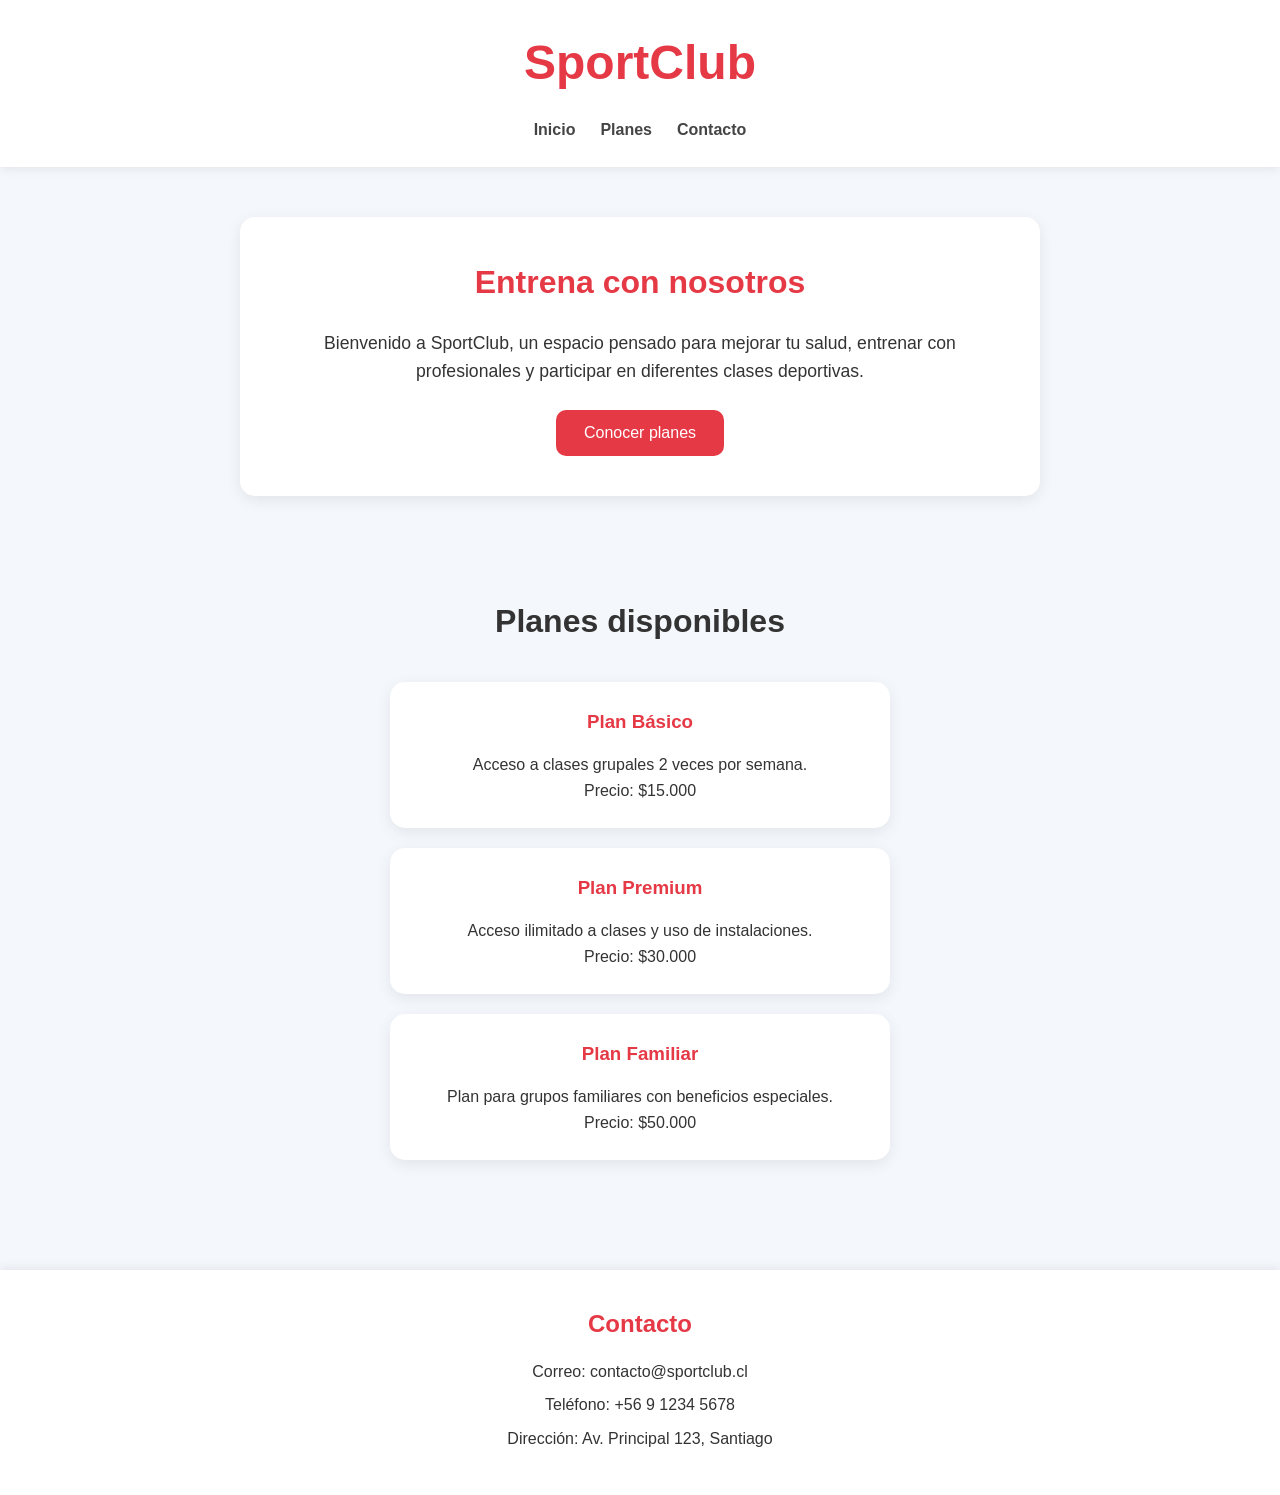
==== index.html @ aabcc258 "Se modifica  diseño moderno y profesional con CSS responsive" ====
<!DOCTYPE html>
<html lang="es">

<head>
    <meta charset="UTF-8">
    <meta name="viewport" content="width=device-width, initial-scale=1.0">
    <title>SportClub</title>
    <link href="./css/style.css" rel="stylesheet" >
</head>

<body>

    <header>
        <h1 id="titulo" class="ColorRojo">SportClub</h1>

        <nav class="ColorRojo">
            <a href="#inicio">Inicio</a>
            <a href="#planes">Planes</a>
            <a href="#contacto">Contacto</a>
        </nav>
    </header>

    <main id="inicio">
        <h2 class="ColorRojo">Entrena con nosotros</h2>

        <p>
            Bienvenido a SportClub, un espacio pensado para mejorar tu salud,
            entrenar con profesionales y participar en diferentes clases deportivas.
        </p>

        <button>Conocer planes</button>
    </main>

    <section id="planes">
        <h2>Planes disponibles</h2>

        <article>
            <h3>Plan Básico</h3>
            <p>Acceso a clases grupales 2 veces por semana.</p>
            <p>Precio: $15.000</p>
        </article>

        <article>
            <h3>Plan Premium</h3>
            <p>Acceso ilimitado a clases y uso de instalaciones.</p>
            <p>Precio: $30.000</p>
        </article>

        <article>
            <h3>Plan Familiar</h3>
            <p>Plan para grupos familiares con beneficios especiales.</p>
            <p>Precio: $50.000</p>
        </article>
    </section>

    <footer id="contacto">
        <h2>Contacto</h2>
        <p>Correo: contacto@sportclub.cl</p>
        <p>Teléfono: +56 9 1234 5678</p>
        <p>Dirección: Av. Principal 123, Santiago</p>
    </footer>

</body>

</html>
---- css/style.css ----
/* Reset básico */
* {
    margin: 0;
    padding: 0;
    box-sizing: border-box;
}

/* Estilo general */
body {
    font-family: Arial, Helvetica, sans-serif;
    background-color: #f4f7fb;
    color: #333;
    line-height: 1.6;
    text-align: center;
}

/* Header */
header {
    background-color: white;
    padding: 25px;
    box-shadow: 0 2px 10px rgba(0,0,0,0.08);
}

/* Título */
#titulo {
    font-size: 3rem;
    margin-bottom: 15px;
}

/* Clase reutilizable */
.ColorRojo {
    color: #e63946;
}

/* Navegación */
nav {
    display: flex;
    justify-content: center;
    gap: 25px;
}

nav a {
    text-decoration: none;
    color: #444;
    font-weight: bold;
    transition: 0.3s;
}

nav a:hover {
    color: #e63946;
}

/* Contenido principal */
main {
    max-width: 800px;
    margin: 50px auto;
    background-color: white;
    padding: 40px;
    border-radius: 15px;
    box-shadow: 0 4px 15px rgba(0,0,0,0.08);
}

main h2 {
    margin-bottom: 20px;
    font-size: 2rem;
}

main p {
    margin-bottom: 25px;
    font-size: 1.1rem;
}

/* Botón moderno */
button {
    background-color: #e63946;
    color: white;
    border: none;
    padding: 14px 28px;
    border-radius: 10px;
    font-size: 1rem;
    cursor: pointer;
    transition: 0.3s;
}

button:hover {
    background-color: #c92d3a;
    transform: scale(1.05);
}

/* Sección planes */
section {
    padding: 50px 20px;
}

section h2 {
    margin-bottom: 35px;
    font-size: 2rem;
}

/* Tarjetas de planes */
article {
    background-color: white;
    max-width: 500px;
    margin: 20px auto;
    padding: 25px;
    border-radius: 15px;
    box-shadow: 0 4px 15px rgba(0,0,0,0.08);
    transition: 0.3s;
}

article:hover {
    transform: translateY(-5px);
}

article h3 {
    color: #e63946;
    margin-bottom: 15px;
}

/* Footer */
footer {
    background-color: white;
    padding: 35px;
    margin-top: 40px;
    box-shadow: 0 -2px 10px rgba(0,0,0,0.08);
}

footer h2 {
    margin-bottom: 15px;
    color: #e63946;
}

footer p {
    margin: 8px 0;
}

/* Inputs estilizados */
input,
textarea {
    width: 80%;
    max-width: 400px;
    padding: 12px;
    margin: 10px 0;
    border: 1px solid #ccc;
    border-radius: 10px;
    outline: none;
    transition: 0.3s;
}

input:focus,
textarea:focus {
    border-color: #e63946;
    box-shadow: 0 0 8px rgba(230,57,70,0.3);
}
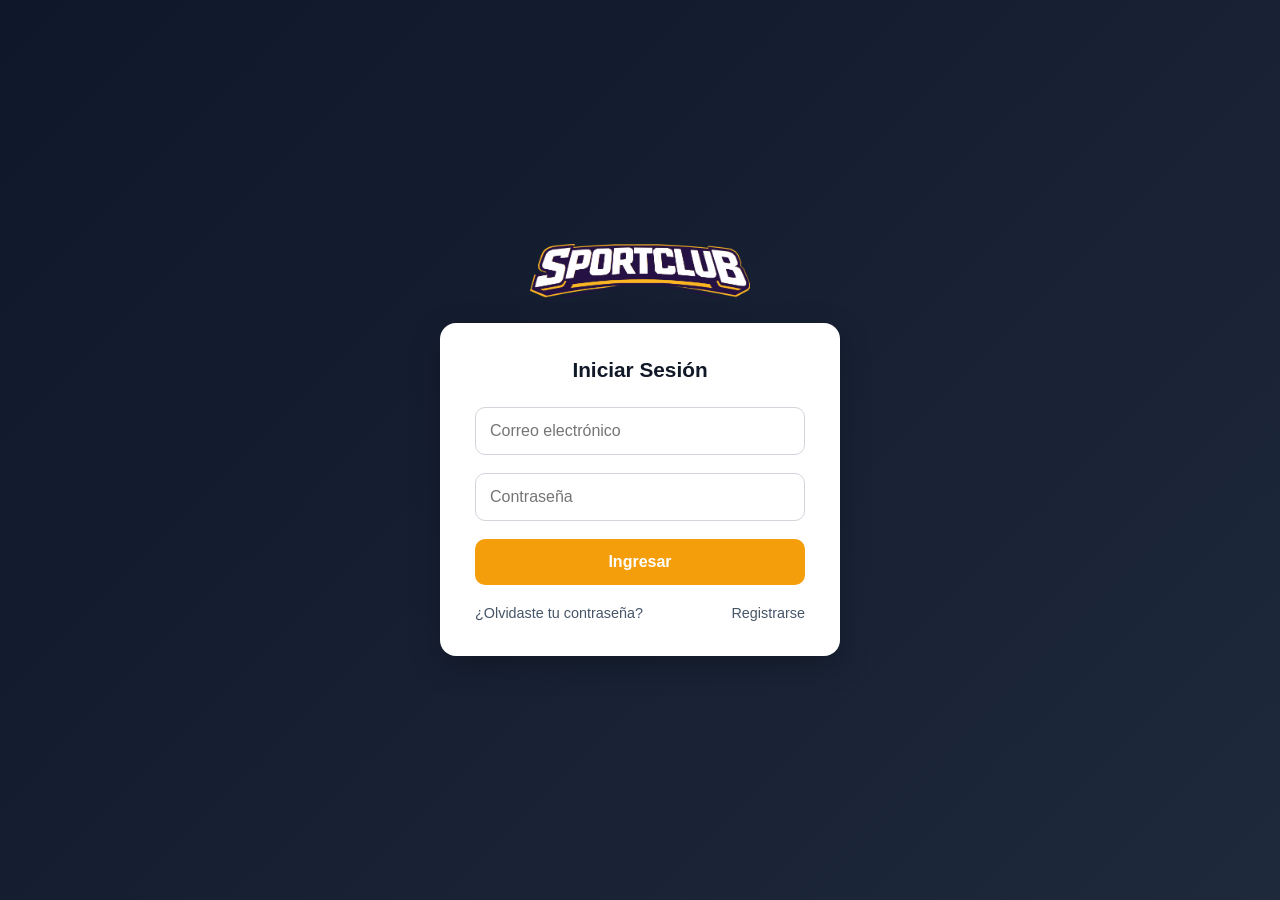
==== commit 5d573511: "Cambio de nombre login a index (prueba)" ====
--- a/index.html
+++ b/index.html
@@ -4,62 +4,63 @@
 <head>
     <meta charset="UTF-8">
     <meta name="viewport" content="width=device-width, initial-scale=1.0">
-    <title>SportClub</title>
-    <link href="./css/style.css" rel="stylesheet" >
+
+    <title>Login | SportClub</title>
+
+    <link rel="stylesheet" href="./css/style_login.css">
 </head>
 
 <body>
 
-    <header>
-        <h1 id="titulo" class="ColorRojo">SportClub</h1>
+    <main class="login">
 
-        <nav class="ColorRojo">
-            <a href="#inicio">Inicio</a>
-            <a href="#planes">Planes</a>
-            <a href="#contacto">Contacto</a>
-        </nav>
-    </header>
+        <img 
+            src="./img/logo.png" 
+            alt="Logo SportClub"
+            class="logo"
+        >
 
-    <main id="inicio">
-        <h2 class="ColorRojo">Entrena con nosotros</h2>
+        <section class="card">
 
-        <p>
-            Bienvenido a SportClub, un espacio pensado para mejorar tu salud,
-            entrenar con profesionales y participar en diferentes clases deportivas.
-        </p>
+            <h1>Iniciar Sesión</h1>
 
-        <button>Conocer planes</button>
+            <form>
+
+                <input
+                    type="email"
+                    placeholder="Correo electrónico"
+                    required
+                >
+
+                <input
+                    type="password"
+                    placeholder="Contraseña"
+                    required
+                >
+
+                <button type="submit">
+                    Ingresar
+                </button>
+
+            </form>
+
+            <div class="links">
+
+                <a href="#">
+                    ¿Olvidaste tu contraseña?
+                </a>
+
+                <!-- ENLACE AL REGISTER -->
+                <a href="register.html">
+                    Registrarse
+                </a>
+
+            </div>
+
+        </section>
+
     </main>
-
-    <section id="planes">
-        <h2>Planes disponibles</h2>
-
-        <article>
-            <h3>Plan Básico</h3>
-            <p>Acceso a clases grupales 2 veces por semana.</p>
-            <p>Precio: $15.000</p>
-        </article>
-
-        <article>
-            <h3>Plan Premium</h3>
-            <p>Acceso ilimitado a clases y uso de instalaciones.</p>
-            <p>Precio: $30.000</p>
-        </article>
-
-        <article>
-            <h3>Plan Familiar</h3>
-            <p>Plan para grupos familiares con beneficios especiales.</p>
-            <p>Precio: $50.000</p>
-        </article>
-    </section>
-
-    <footer id="contacto">
-        <h2>Contacto</h2>
-        <p>Correo: contacto@sportclub.cl</p>
-        <p>Teléfono: +56 9 1234 5678</p>
-        <p>Dirección: Av. Principal 123, Santiago</p>
-    </footer>
 
 </body>
 
-</html>
+</html>
--- a/css/style_login.css
+++ b/css/style_login.css
@@ -0,0 +1,135 @@
+/* Reset */
+*{
+    margin: 0;
+    padding: 0;
+    box-sizing: border-box;
+}
+
+/* Página */
+body{
+    font-family: Arial, Helvetica, sans-serif;
+
+    background: linear-gradient(135deg, #0f172a, #1e293b);
+
+    display: flex;
+    justify-content: center;
+    align-items: center;
+
+    min-height: 100vh;
+
+    padding: 20px;
+}
+
+/* Contenedor */
+.login{
+    width: 100%;
+    max-width: 400px;
+}
+
+/* Logo */
+.logo{
+    width: 220px;
+
+    display: block;
+
+    margin: 0 auto 25px;
+}
+
+/* Cuadro contenedor */
+.card{
+    background-color: #ffffff;
+
+    padding: 35px;
+
+    border-radius: 16px;
+
+    box-shadow: 0 10px 30px rgba(0,0,0,0.25);
+}
+
+/* Título: Iniciar sesion */
+.card h1{
+    text-align: center;
+
+    margin-bottom: 25px;
+
+    color: #111827;
+
+    font-size: 1.3rem;
+}
+
+/* Formulario */
+form{
+    display: flex;
+    flex-direction: column;
+
+    gap: 18px;
+}
+
+/* Inputs */
+input{
+    padding: 14px;
+
+    border: 1px solid #d1d5db;
+
+    border-radius: 10px;
+
+    font-size: 1rem;
+
+    transition: 0.3s;
+}
+
+input:focus{
+    outline: none;
+
+    border-color: #f59e0b;
+
+    box-shadow: 0 0 6px rgba(245,158,11,0.4);
+}
+
+/* Botón */
+button{
+    background-color: #f59e0b;
+
+    color: white;
+
+    border: none;
+
+    padding: 14px;
+
+    border-radius: 10px;
+
+    font-size: 1rem;
+
+    font-weight: bold;
+
+    cursor: pointer;
+
+    transition: 0.3s;
+}
+
+button:hover{
+    background-color: #d97706;
+}
+
+/* Links */
+.links{
+    margin-top: 20px;
+
+    display: flex;
+    justify-content: space-between;
+}
+
+/* Enlaces */
+.links a{
+    text-decoration: none;
+
+    color: #475569;
+
+    font-size: 0.9rem;
+
+    transition: 0.3s;
+}
+
+.links a:hover{
+    color: #f59e0b;
+}
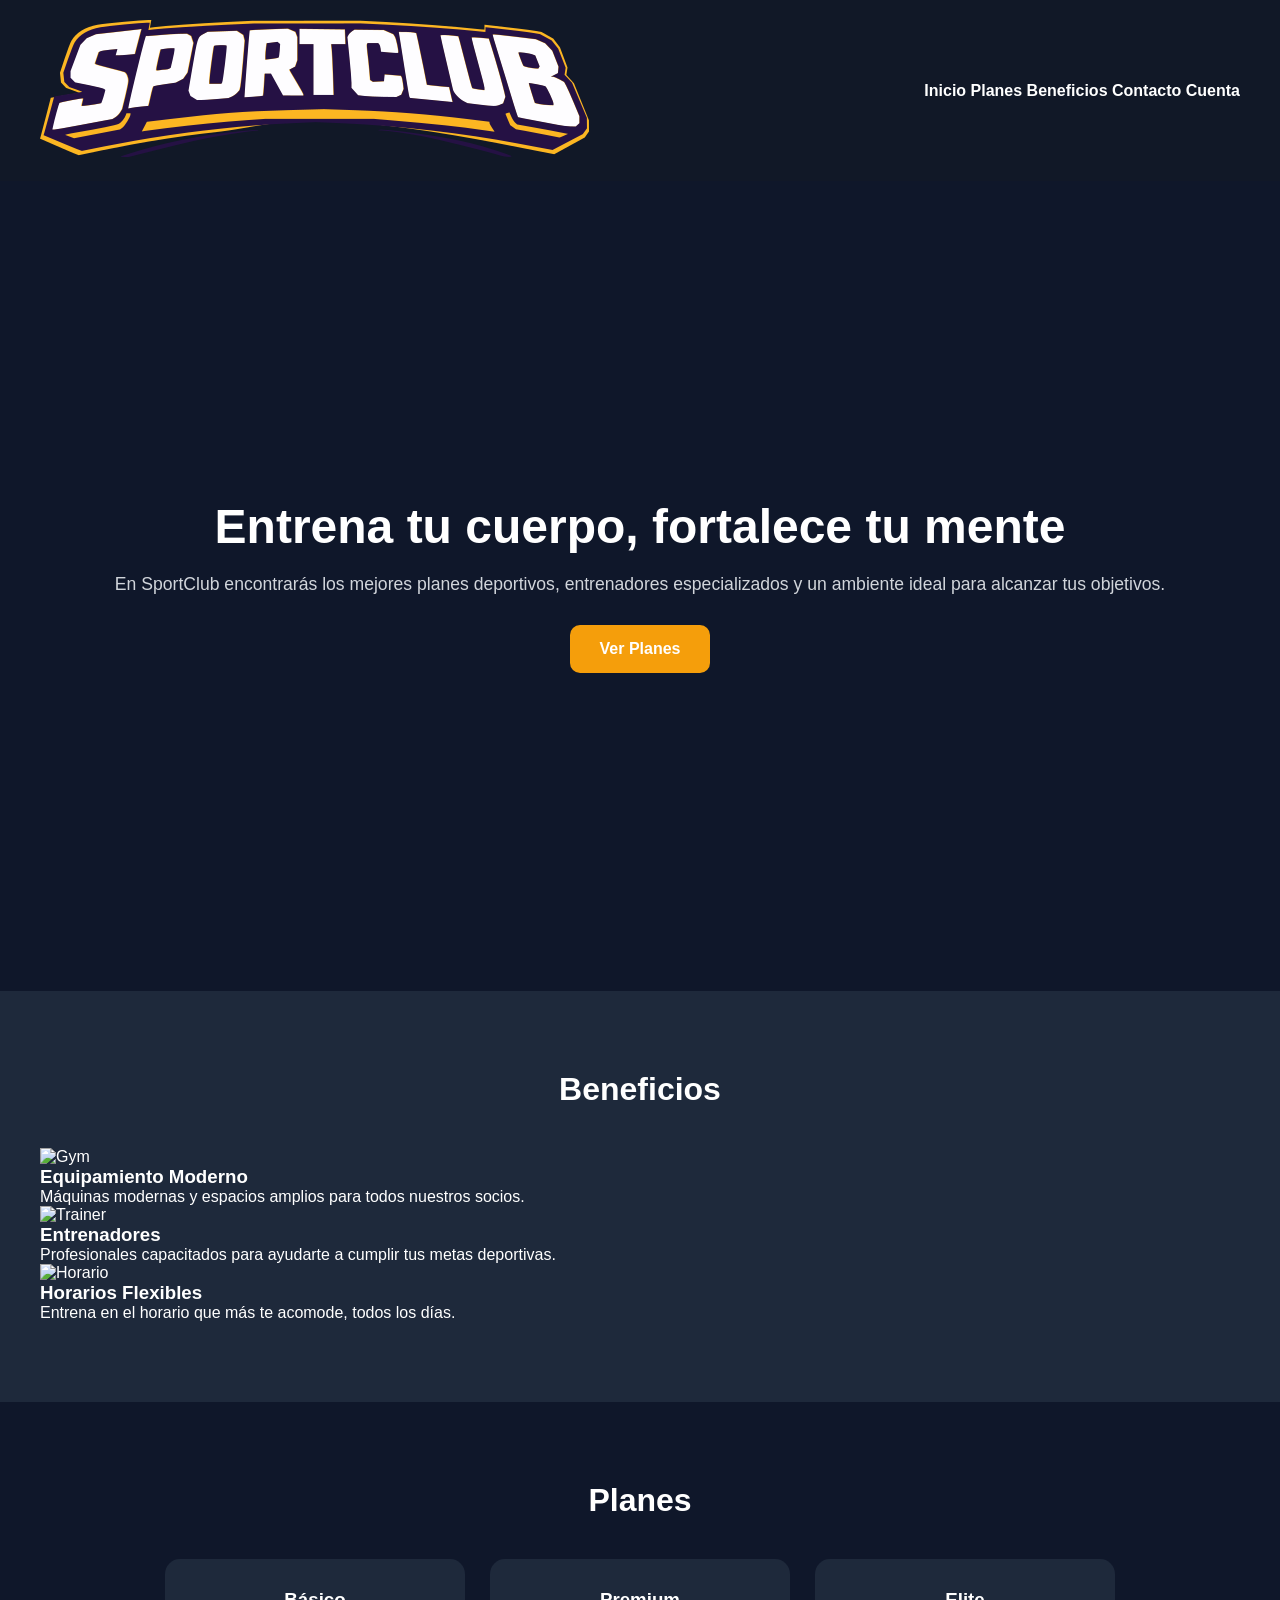
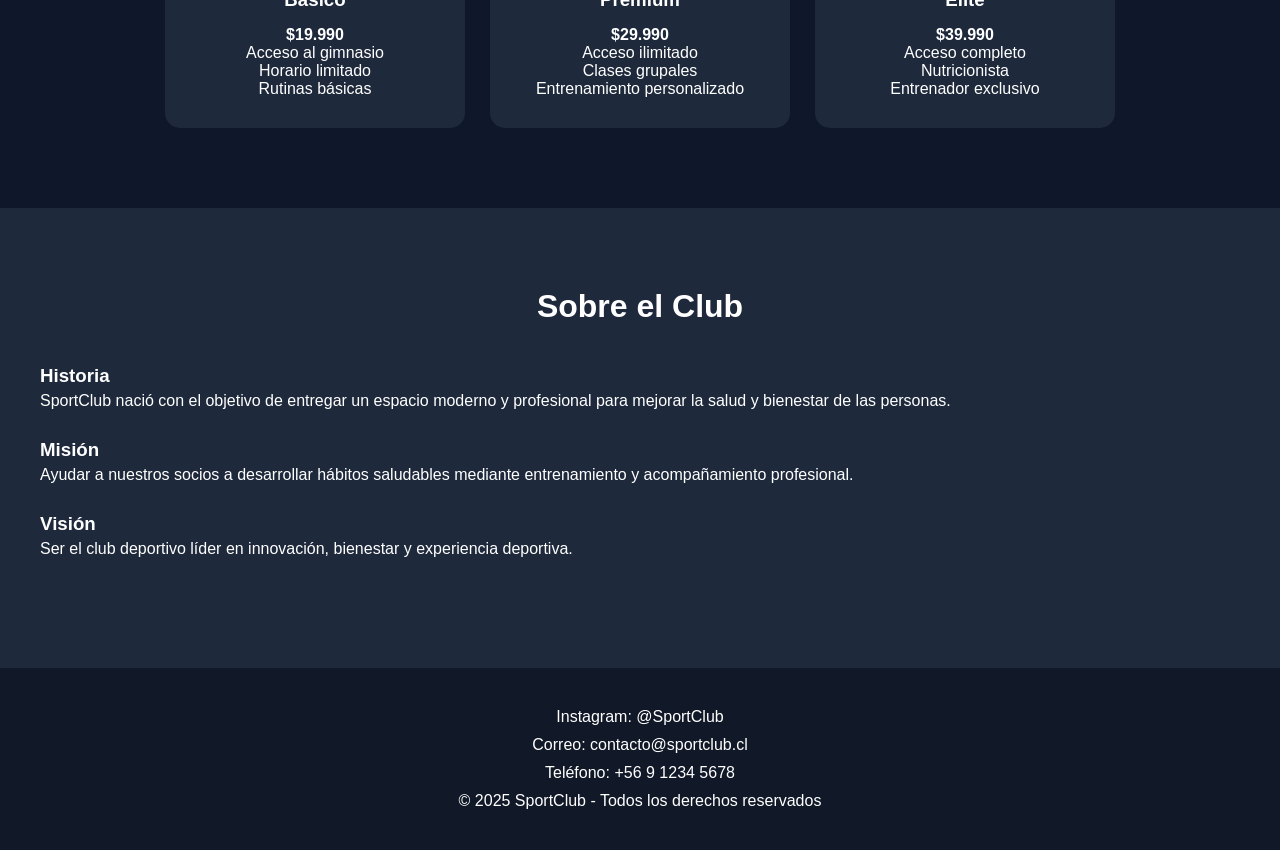
==== commit e176e8a1: "Se crea archvios CSS Y HTML para la pagina Olvidaste la Contraseña" ====
--- a/index.html
+++ b/index.html
@@ -5,61 +5,207 @@
     <meta charset="UTF-8">
     <meta name="viewport" content="width=device-width, initial-scale=1.0">
 
-    <title>Login | SportClub</title>
-
-    <link rel="stylesheet" href="./css/style_login.css">
+    <title>SportClub</title>
+
+    <link rel="stylesheet" href="./css/style.css">
 </head>
 
 <body>
 
-    <main class="login">
-
-        <img 
-            src="./img/logo.png" 
-            alt="Logo SportClub"
-            class="logo"
-        >
-
-        <section class="card">
-
-            <h1>Iniciar Sesión</h1>
-
-            <form>
-
-                <input
-                    type="email"
-                    placeholder="Correo electrónico"
-                    required
-                >
-
-                <input
-                    type="password"
-                    placeholder="Contraseña"
-                    required
-                >
-
-                <button type="submit">
-                    Ingresar
-                </button>
-
-            </form>
-
-            <div class="links">
-
-                <a href="#">
-                    ¿Olvidaste tu contraseña?
-                </a>
-
-                <!-- ENLACE AL REGISTER -->
-                <a href="register.html">
-                    Registrarse
-                </a>
-
-            </div>
-
-        </section>
-
-    </main>
+    <!-- HEADER -->
+    <header>
+
+        <div class="logo">
+            <img src="./img/logo.png" alt="Logo SportClub">
+        </div>
+
+        <nav>
+            <a href="#">Inicio</a>
+            <a href="#planes">Planes</a>
+            <a href="#beneficios">Beneficios</a>
+            <a href="#contacto">Contacto</a>
+            <a href="./pages/login.html">Cuenta</a>
+        </nav>
+
+    </header>
+
+    <!-- HERO -->
+    <section class="hero">
+
+        <div class="hero-text">
+
+            <h1>
+                Entrena tu cuerpo, fortalece tu mente
+            </h1>
+
+            <p>
+                En SportClub encontrarás los mejores planes deportivos,
+                entrenadores especializados y un ambiente ideal para alcanzar
+                tus objetivos.
+            </p>
+
+            <a href="#planes" class="btn">
+                Ver Planes
+            </a>
+
+        </div>
+
+    </section>
+
+    <!-- BENEFICIOS -->
+    <section class="beneficios" id="beneficios">
+
+        <h2>Beneficios</h2>
+
+        <div class="cards">
+
+            <div class="card">
+
+                <img src="./img/gym.png" alt="Gym">
+
+                <h3>Equipamiento Moderno</h3>
+
+                <p>
+                    Máquinas modernas y espacios amplios para todos
+                    nuestros socios.
+                </p>
+
+            </div>
+
+            <div class="card">
+
+                <img src="./img/trainer.png" alt="Trainer">
+
+                <h3>Entrenadores</h3>
+
+                <p>
+                    Profesionales capacitados para ayudarte a cumplir
+                    tus metas deportivas.
+                </p>
+
+            </div>
+
+            <div class="card">
+
+                <img src="./img/clock.png" alt="Horario">
+
+                <h3>Horarios Flexibles</h3>
+
+                <p>
+                    Entrena en el horario que más te acomode,
+                    todos los días.
+                </p>
+
+            </div>
+
+        </div>
+
+    </section>
+
+    <!-- PLANES -->
+    <section class="planes" id="planes">
+
+        <h2>Planes</h2>
+
+        <div class="planes-container">
+
+            <div class="plan">
+
+                <h3>Básico</h3>
+
+                <h4>$19.990</h4>
+
+                <p>Acceso al gimnasio</p>
+                <p>Horario limitado</p>
+                <p>Rutinas básicas</p>
+
+            </div>
+
+            <div class="plan">
+
+                <h3>Premium</h3>
+
+                <h4>$29.990</h4>
+
+                <p>Acceso ilimitado</p>
+                <p>Clases grupales</p>
+                <p>Entrenamiento personalizado</p>
+
+            </div>
+
+            <div class="plan">
+
+                <h3>Elite</h3>
+
+                <h4>$39.990</h4>
+
+                <p>Acceso completo</p>
+                <p>Nutricionista</p>
+                <p>Entrenador exclusivo</p>
+
+            </div>
+
+        </div>
+
+    </section>
+
+    <!-- SOBRE EL CLUB -->
+    <section class="sobre">
+
+        <h2>Sobre el Club</h2>
+
+        <div class="sobre-container">
+
+            <div class="info">
+
+                <h3>Historia</h3>
+
+                <p>
+                    SportClub nació con el objetivo de entregar un espacio
+                    moderno y profesional para mejorar la salud y bienestar
+                    de las personas.
+                </p>
+
+            </div>
+
+            <div class="info">
+
+                <h3>Misión</h3>
+
+                <p>
+                    Ayudar a nuestros socios a desarrollar hábitos saludables
+                    mediante entrenamiento y acompañamiento profesional.
+                </p>
+
+            </div>
+
+            <div class="info">
+
+                <h3>Visión</h3>
+
+                <p>
+                    Ser el club deportivo líder en innovación, bienestar
+                    y experiencia deportiva.
+                </p>
+
+            </div>
+
+        </div>
+
+    </section>
+
+    <!-- FOOTER -->
+    <footer id="contacto">
+
+        <p>Instagram: @SportClub</p>
+
+        <p>Correo: contacto@sportclub.cl</p>
+
+        <p>Teléfono: +56 9 1234 5678</p>
+
+        <p>© 2025 SportClub - Todos los derechos reservados</p>
+
+    </footer>
 
 </body>
 
--- a/css/style.css
+++ b/css/style.css
@@ -0,0 +1,227 @@
+/* RESET */
+*{
+    margin: 0;
+    padding: 0;
+    box-sizing: border-box;
+}
+
+/* BODY */
+body{
+    font-family: Arial, Helvetica, sans-serif;
+    background-color: #0f172a;
+    color: white;
+}
+
+/* HEADER */
+header{
+    background-color: #111827;
+    padding: 20px 40px;
+
+    display: flex;
+    justify-content: space-between;
+    align-items: center;
+}
+
+/* LOGO */
+.logo{
+    width: 180px;
+}
+
+/* MENU */
+nav ul{
+    display: flex;
+    gap: 25px;
+    list-style: none;
+}
+
+nav a{
+    text-decoration: none;
+    color: white;
+    font-weight: bold;
+    transition: 0.3s;
+}
+
+nav a:hover{
+    color: #f59e0b;
+}
+
+/* HERO */
+.hero{
+    min-height: 90vh;
+
+    display: flex;
+    justify-content: center;
+    align-items: center;
+    text-align: center;
+
+    padding: 40px;
+}
+
+.hero-content{
+    max-width: 700px;
+}
+
+.hero h1{
+    font-size: 3rem;
+    margin-bottom: 20px;
+}
+
+.hero p{
+    font-size: 1.1rem;
+    margin-bottom: 30px;
+    color: #d1d5db;
+}
+
+/* BOTON */
+.btn{
+    display: inline-block;
+
+    background-color: #f59e0b;
+    color: white;
+
+    padding: 15px 30px;
+
+    border-radius: 10px;
+
+    text-decoration: none;
+
+    font-weight: bold;
+
+    transition: 0.3s;
+}
+
+.btn:hover{
+    background-color: #d97706;
+}
+
+/* TITULOS */
+section h2{
+    text-align: center;
+    margin-bottom: 40px;
+    font-size: 2rem;
+}
+
+/* BENEFICIOS */
+.beneficios{
+    padding: 80px 40px;
+    background-color: #1e293b;
+}
+
+.beneficios-container{
+    display: flex;
+    gap: 25px;
+    justify-content: center;
+    flex-wrap: wrap;
+}
+
+.beneficio{
+    background-color: #111827;
+
+    padding: 30px;
+
+    width: 300px;
+
+    border-radius: 15px;
+
+    text-align: center;
+}
+
+.beneficio img{
+    width: 80px;
+    margin-bottom: 20px;
+}
+
+.beneficio h3{
+    margin-bottom: 15px;
+}
+
+/* PLANES */
+.planes{
+    padding: 80px 40px;
+}
+
+.planes-container{
+    display: flex;
+    gap: 25px;
+    justify-content: center;
+    flex-wrap: wrap;
+}
+
+.plan{
+    background-color: #1e293b;
+
+    padding: 30px;
+
+    width: 300px;
+
+    border-radius: 15px;
+
+    text-align: center;
+}
+
+.plan h3{
+    margin-bottom: 15px;
+}
+
+.precio{
+    font-size: 2rem;
+    color: #f59e0b;
+    margin-bottom: 20px;
+}
+
+.plan ul{
+    list-style: none;
+    margin-bottom: 25px;
+}
+
+.plan li{
+    margin: 10px 0;
+}
+
+/* SOBRE NOSOTROS */
+.sobre{
+    padding: 80px 40px;
+    background-color: #1e293b;
+}
+
+.sobre-content{
+    max-width: 900px;
+    margin: auto;
+    text-align: center;
+}
+
+.sobre p{
+    margin-bottom: 25px;
+    line-height: 1.7;
+}
+
+/* FOOTER */
+footer{
+    background-color: #111827;
+
+    padding: 30px;
+
+    text-align: center;
+}
+
+footer p{
+    margin: 10px 0;
+}
+
+/* RESPONSIVE */
+@media(max-width: 768px){
+
+    header{
+        flex-direction: column;
+        gap: 20px;
+    }
+
+    nav ul{
+        flex-wrap: wrap;
+        justify-content: center;
+    }
+
+    .hero h1{
+        font-size: 2.2rem;
+    }
+}
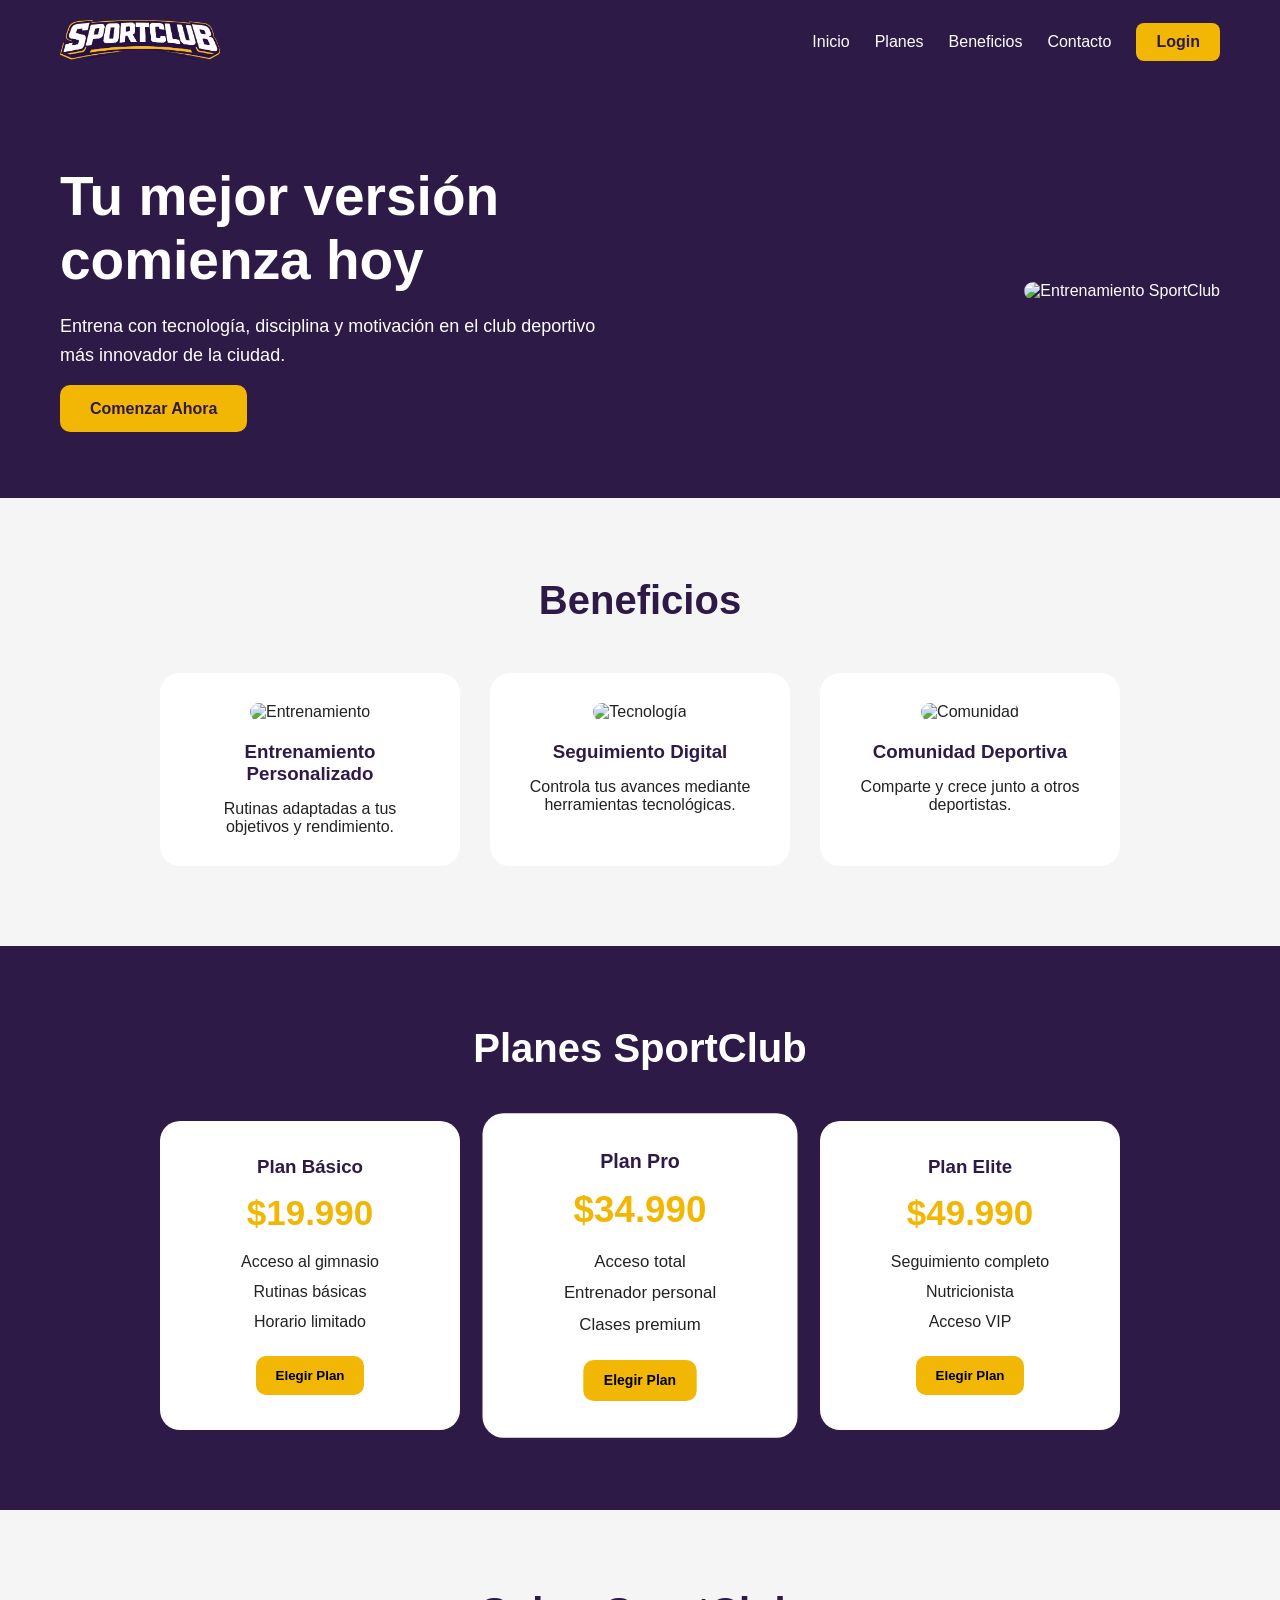
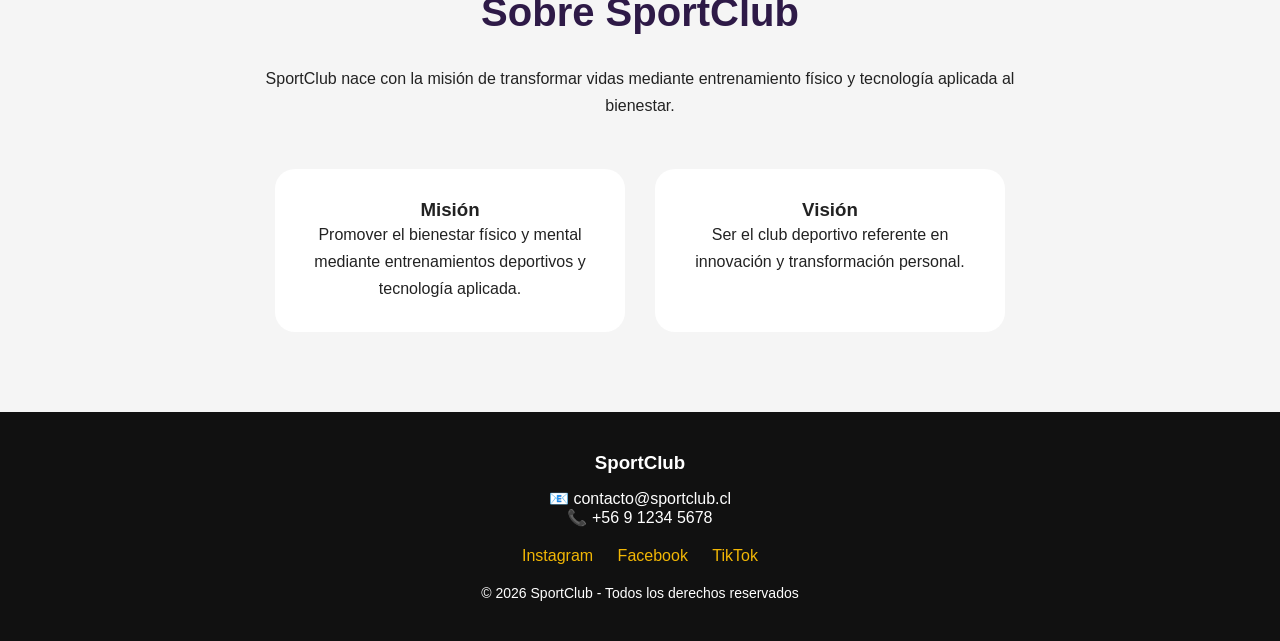
==== commit 95358989: "Se rediseña barras de navegacion para las pagina principal, logil y registrarse" ====
--- a/index.html
+++ b/index.html
@@ -1,58 +1,69 @@
 <!DOCTYPE html>
 <html lang="es">
-
 <head>
     <meta charset="UTF-8">
     <meta name="viewport" content="width=device-width, initial-scale=1.0">
-
     <title>SportClub</title>
 
+    <!-- CSS -->
     <link rel="stylesheet" href="./css/style.css">
 </head>
 
 <body>
 
-    <!-- HEADER -->
+    <!-- =========================
+         HEADER
+    ========================== -->
+
     <header>
 
+        <!-- LOGO -->
         <div class="logo">
             <img src="./img/logo.png" alt="Logo SportClub">
         </div>
 
+        <!-- NAVBAR -->
         <nav>
             <a href="#">Inicio</a>
             <a href="#planes">Planes</a>
             <a href="#beneficios">Beneficios</a>
             <a href="#contacto">Contacto</a>
-            <a href="./pages/login.html">Cuenta</a>
+            <a href="./pages/login.html" class="btn-login">Login</a>
         </nav>
 
     </header>
 
-    <!-- HERO -->
+    <!-- =========================
+         HERO SECTION
+    ========================== -->
+
     <section class="hero">
 
         <div class="hero-text">
 
-            <h1>
-                Entrena tu cuerpo, fortalece tu mente
-            </h1>
+            <h1>Tu mejor versión comienza hoy</h1>
 
             <p>
-                En SportClub encontrarás los mejores planes deportivos,
-                entrenadores especializados y un ambiente ideal para alcanzar
-                tus objetivos.
+                Entrena con tecnología, disciplina y motivación en el club deportivo
+                más innovador de la ciudad.
             </p>
 
-            <a href="#planes" class="btn">
-                Ver Planes
+            <a href="./pages/registro.html" class="btn-hero">
+                Comenzar Ahora
             </a>
 
         </div>
 
-    </section>
-
-    <!-- BENEFICIOS -->
+        <div class="hero-image">
+            <img src="./img/gym.jpg" alt="Entrenamiento SportClub">
+        </div>
+
+    </section>
+
+    <!-- =========================
+         BENEFICIOS
+    ========================== -->
+
     <section class="beneficios" id="beneficios">
 
         <h2>Beneficios</h2>
@@ -60,153 +71,146 @@
         <div class="cards">
 
             <div class="card">
-
-                <img src="./img/gym.png" alt="Gym">
-
-                <h3>Equipamiento Moderno</h3>
-
-                <p>
-                    Máquinas modernas y espacios amplios para todos
-                    nuestros socios.
-                </p>
-
+                <img src="./img/beneficio1.png" alt="Entrenamiento">
+                <h3>Entrenamiento Personalizado</h3>
+                <p>
+                    Rutinas adaptadas a tus objetivos y rendimiento.
+                </p>
             </div>
 
             <div class="card">
-
-                <img src="./img/trainer.png" alt="Trainer">
-
-                <h3>Entrenadores</h3>
-
-                <p>
-                    Profesionales capacitados para ayudarte a cumplir
-                    tus metas deportivas.
-                </p>
-
+                <img src="./img/beneficio2.png" alt="Tecnología">
+                <h3>Seguimiento Digital</h3>
+                <p>
+                    Controla tus avances mediante herramientas tecnológicas.
+                </p>
             </div>
 
             <div class="card">
-
-                <img src="./img/clock.png" alt="Horario">
-
-                <h3>Horarios Flexibles</h3>
-
-                <p>
-                    Entrena en el horario que más te acomode,
-                    todos los días.
-                </p>
-
-            </div>
-
-        </div>
-
-    </section>
-
-    <!-- PLANES -->
+                <img src="./img/beneficio3.png" alt="Comunidad">
+                <h3>Comunidad Deportiva</h3>
+                <p>
+                    Comparte y crece junto a otros deportistas.
+                </p>
+            </div>
+
+        </div>
+
+    </section>
+
+    <!-- =========================
+         PLANES
+    ========================== -->
+
     <section class="planes" id="planes">
 
-        <h2>Planes</h2>
-
-        <div class="planes-container">
-
-            <div class="plan">
-
-                <h3>Básico</h3>
-
+        <h2>Planes SportClub</h2>
+
+        <div class="cards">
+
+            <div class="card-plan">
+                <h3>Plan Básico</h3>
                 <h4>$19.990</h4>
 
-                <p>Acceso al gimnasio</p>
-                <p>Horario limitado</p>
-                <p>Rutinas básicas</p>
-
-            </div>
-
-            <div class="plan">
-
-                <h3>Premium</h3>
-
-                <h4>$29.990</h4>
-
-                <p>Acceso ilimitado</p>
-                <p>Clases grupales</p>
-                <p>Entrenamiento personalizado</p>
-
-            </div>
-
-            <div class="plan">
-
-                <h3>Elite</h3>
-
-                <h4>$39.990</h4>
-
-                <p>Acceso completo</p>
-                <p>Nutricionista</p>
-                <p>Entrenador exclusivo</p>
-
-            </div>
-
-        </div>
-
-    </section>
-
-    <!-- SOBRE EL CLUB -->
+                <ul>
+                    <li>Acceso al gimnasio</li>
+                    <li>Rutinas básicas</li>
+                    <li>Horario limitado</li>
+                </ul>
+
+                <button>Elegir Plan</button>
+            </div>
+
+            <div class="card-plan destacado">
+                <h3>Plan Pro</h3>
+                <h4>$34.990</h4>
+
+                <ul>
+                    <li>Acceso total</li>
+                    <li>Entrenador personal</li>
+                    <li>Clases premium</li>
+                </ul>
+
+                <button>Elegir Plan</button>
+            </div>
+
+            <div class="card-plan">
+                <h3>Plan Elite</h3>
+                <h4>$49.990</h4>
+
+                <ul>
+                    <li>Seguimiento completo</li>
+                    <li>Nutricionista</li>
+                    <li>Acceso VIP</li>
+                </ul>
+
+                <button>Elegir Plan</button>
+            </div>
+
+        </div>
+
+    </section>
+
+    <!-- =========================
+         SOBRE EL CLUB
+    ========================== -->
+
     <section class="sobre">
 
-        <h2>Sobre el Club</h2>
-
-        <div class="sobre-container">
-
-            <div class="info">
-
-                <h3>Historia</h3>
-
-                <p>
-                    SportClub nació con el objetivo de entregar un espacio
-                    moderno y profesional para mejorar la salud y bienestar
-                    de las personas.
-                </p>
-
-            </div>
-
-            <div class="info">
-
+        <h2>Sobre SportClub</h2>
+
+        <p>
+            SportClub nace con la misión de transformar vidas mediante
+            entrenamiento físico y tecnología aplicada al bienestar.
+        </p>
+
+        <div class="info-sobre">
+
+            <div class="box">
                 <h3>Misión</h3>
 
                 <p>
-                    Ayudar a nuestros socios a desarrollar hábitos saludables
-                    mediante entrenamiento y acompañamiento profesional.
-                </p>
-
-            </div>
-
-            <div class="info">
-
+                    Promover el bienestar físico y mental mediante
+                    entrenamientos deportivos y tecnología aplicada.
+                </p>
+            </div>
+
+            <div class="box">
                 <h3>Visión</h3>
 
                 <p>
-                    Ser el club deportivo líder en innovación, bienestar
-                    y experiencia deportiva.
-                </p>
-
-            </div>
-
-        </div>
-
-    </section>
-
-    <!-- FOOTER -->
+                    Ser el club deportivo referente en innovación
+                    y transformación personal.
+                </p>
+            </div>
+
+        </div>
+
+    </section>
+
+    <!-- =========================
+         FOOTER
+    ========================== -->
+
     <footer id="contacto">
 
-        <p>Instagram: @SportClub</p>
-
-        <p>Correo: contacto@sportclub.cl</p>
-
-        <p>Teléfono: +56 9 1234 5678</p>
-
-        <p>© 2025 SportClub - Todos los derechos reservados</p>
+        <h3>SportClub</h3>
+
+        <p>📧 contacto@sportclub.cl</p>
+
+        <p>📞 +56 9 1234 5678</p>
+
+        <div class="redes">
+            <a href="#">Instagram</a>
+            <a href="#">Facebook</a>
+            <a href="#">TikTok</a>
+        </div>
+
+        <p class="copy">
+            © 2026 SportClub - Todos los derechos reservados
+        </p>
 
     </footer>
 
 </body>
-
 </html>
--- a/css/style.css
+++ b/css/style.css
@@ -1,227 +1,267 @@
-/* RESET */
+/* =========================
+   RESET
+========================= */
+
 *{
-    margin: 0;
-    padding: 0;
-    box-sizing: border-box;
-}
-
-/* BODY */
+    margin:0;
+    padding:0;
+    box-sizing:border-box;
+    font-family:Arial, Helvetica, sans-serif;
+}
+
+/* =========================
+   BODY
+========================= */
+
 body{
-    font-family: Arial, Helvetica, sans-serif;
-    background-color: #0f172a;
-    color: white;
-}
-
-/* HEADER */
+    background:#f5f5f5;
+    color:#222;
+}
+
+/* =========================
+   HEADER
+========================= */
+
 header{
-    background-color: #111827;
-    padding: 20px 40px;
-
-    display: flex;
-    justify-content: space-between;
-    align-items: center;
-}
-
-/* LOGO */
-.logo{
-    width: 180px;
-}
-
-/* MENU */
-nav ul{
-    display: flex;
-    gap: 25px;
-    list-style: none;
+    background:#2E1A47;
+    display:flex;
+    justify-content:space-between;
+    align-items:center;
+    padding:20px 60px;
+}
+
+.logo img{
+    width:160px;
+}
+
+/* =========================
+   NAVBAR
+========================= */
+
+nav{
+    display:flex;
+    gap:25px;
+    align-items:center;
 }
 
 nav a{
-    text-decoration: none;
-    color: white;
-    font-weight: bold;
-    transition: 0.3s;
-}
-
-nav a:hover{
-    color: #f59e0b;
-}
-
-/* HERO */
+    color:white;
+    text-decoration:none;
+    font-size:16px;
+}
+
+.btn-login{
+    background:#F2B705;
+    color:#2E1A47;
+    padding:10px 20px;
+    border-radius:8px;
+    font-weight:bold;
+}
+
+/* =========================
+   HERO
+========================= */
+
 .hero{
-    min-height: 90vh;
-
-    display: flex;
-    justify-content: center;
-    align-items: center;
-    text-align: center;
-
-    padding: 40px;
-}
-
-.hero-content{
-    max-width: 700px;
-}
-
-.hero h1{
-    font-size: 3rem;
-    margin-bottom: 20px;
-}
-
-.hero p{
-    font-size: 1.1rem;
-    margin-bottom: 30px;
-    color: #d1d5db;
-}
-
-/* BOTON */
-.btn{
-    display: inline-block;
-
-    background-color: #f59e0b;
-    color: white;
-
-    padding: 15px 30px;
-
-    border-radius: 10px;
-
-    text-decoration: none;
-
-    font-weight: bold;
-
-    transition: 0.3s;
-}
-
-.btn:hover{
-    background-color: #d97706;
-}
-
-/* TITULOS */
-section h2{
-    text-align: center;
-    margin-bottom: 40px;
-    font-size: 2rem;
-}
-
-/* BENEFICIOS */
+    display:flex;
+    justify-content:space-between;
+    align-items:center;
+    padding:80px 60px;
+    background:#2E1A47;
+    color:white;
+    gap:40px;
+}
+
+.hero-text{
+    max-width:550px;
+}
+
+.hero-text h1{
+    font-size:55px;
+    margin-bottom:20px;
+}
+
+.hero-text p{
+    font-size:18px;
+    line-height:1.6;
+    margin-bottom:30px;
+}
+
+.btn-hero{
+    background:#F2B705;
+    color:#2E1A47;
+    text-decoration:none;
+    padding:15px 30px;
+    border-radius:10px;
+    font-weight:bold;
+}
+
+.hero-image img{
+    width:500px;
+    border-radius:20px;
+}
+
+/* =========================
+   BENEFICIOS
+========================= */
+
 .beneficios{
-    padding: 80px 40px;
-    background-color: #1e293b;
-}
-
-.beneficios-container{
-    display: flex;
-    gap: 25px;
-    justify-content: center;
-    flex-wrap: wrap;
-}
-
-.beneficio{
-    background-color: #111827;
-
-    padding: 30px;
-
-    width: 300px;
-
-    border-radius: 15px;
-
-    text-align: center;
-}
-
-.beneficio img{
-    width: 80px;
-    margin-bottom: 20px;
-}
-
-.beneficio h3{
-    margin-bottom: 15px;
-}
-
-/* PLANES */
+    padding:80px 60px;
+    text-align:center;
+}
+
+.beneficios h2{
+    font-size:40px;
+    color:#2E1A47;
+    margin-bottom:50px;
+}
+
+.cards{
+    display:flex;
+    justify-content:center;
+    gap:30px;
+    flex-wrap:wrap;
+}
+
+.card{
+    background:white;
+    width:300px;
+    padding:30px;
+    border-radius:20px;
+}
+
+.card img{
+    width:100%;
+    height:180px;
+    object-fit:cover;
+    border-radius:15px;
+    margin-bottom:20px;
+}
+
+.card h3{
+    margin-bottom:15px;
+    color:#2E1A47;
+}
+
+/* =========================
+   PLANES
+========================= */
+
 .planes{
-    padding: 80px 40px;
-}
-
-.planes-container{
-    display: flex;
-    gap: 25px;
-    justify-content: center;
-    flex-wrap: wrap;
-}
-
-.plan{
-    background-color: #1e293b;
-
-    padding: 30px;
-
-    width: 300px;
-
-    border-radius: 15px;
-
-    text-align: center;
-}
-
-.plan h3{
-    margin-bottom: 15px;
-}
-
-.precio{
-    font-size: 2rem;
-    color: #f59e0b;
-    margin-bottom: 20px;
-}
-
-.plan ul{
-    list-style: none;
-    margin-bottom: 25px;
-}
-
-.plan li{
-    margin: 10px 0;
-}
-
-/* SOBRE NOSOTROS */
+    background:#2E1A47;
+    color:white;
+    padding:80px 60px;
+    text-align:center;
+}
+
+.planes h2{
+    font-size:40px;
+    margin-bottom:50px;
+}
+
+.card-plan{
+    background:white;
+    color:#222;
+    width:300px;
+    padding:35px;
+    border-radius:20px;
+}
+
+.card-plan h3{
+    color:#2E1A47;
+    margin-bottom:15px;
+}
+
+.card-plan h4{
+    color:#F2B705;
+    font-size:35px;
+    margin-bottom:20px;
+}
+
+.card-plan ul{
+    list-style:none;
+    margin-bottom:25px;
+}
+
+.card-plan li{
+    margin-bottom:12px;
+}
+
+.card-plan button{
+    background:#F2B705;
+    border:none;
+    padding:12px 20px;
+    border-radius:10px;
+    font-weight:bold;
+    cursor:pointer;
+}
+
+.destacado{
+    transform:scale(1.05);
+}
+
+/* =========================
+   SOBRE
+========================= */
+
 .sobre{
-    padding: 80px 40px;
-    background-color: #1e293b;
-}
-
-.sobre-content{
-    max-width: 900px;
-    margin: auto;
-    text-align: center;
+    padding:80px 60px;
+    text-align:center;
+}
+
+.sobre h2{
+    font-size:40px;
+    color:#2E1A47;
+    margin-bottom:30px;
 }
 
 .sobre p{
-    margin-bottom: 25px;
-    line-height: 1.7;
-}
-
-/* FOOTER */
+    max-width:800px;
+    margin:auto;
+    line-height:1.7;
+}
+
+.info-sobre{
+    display:flex;
+    justify-content:center;
+    gap:30px;
+    margin-top:50px;
+    flex-wrap:wrap;
+}
+
+.box{
+    background:white;
+    width:350px;
+    padding:30px;
+    border-radius:20px;
+}
+
+/* =========================
+   FOOTER
+========================= */
+
 footer{
-    background-color: #111827;
-
-    padding: 30px;
-
-    text-align: center;
-}
-
-footer p{
-    margin: 10px 0;
-}
-
-/* RESPONSIVE */
-@media(max-width: 768px){
-
-    header{
-        flex-direction: column;
-        gap: 20px;
-    }
-
-    nav ul{
-        flex-wrap: wrap;
-        justify-content: center;
-    }
-
-    .hero h1{
-        font-size: 2.2rem;
-    }
+    background:#111;
+    color:white;
+    text-align:center;
+    padding:40px 20px;
+}
+
+footer h3{
+    margin-bottom:15px;
+}
+
+.redes{
+    margin:20px 0;
+}
+
+.redes a{
+    color:#F2B705;
+    text-decoration:none;
+    margin:0 10px;
+}
+
+.copy{
+    margin-top:20px;
+    font-size:14px;
 }
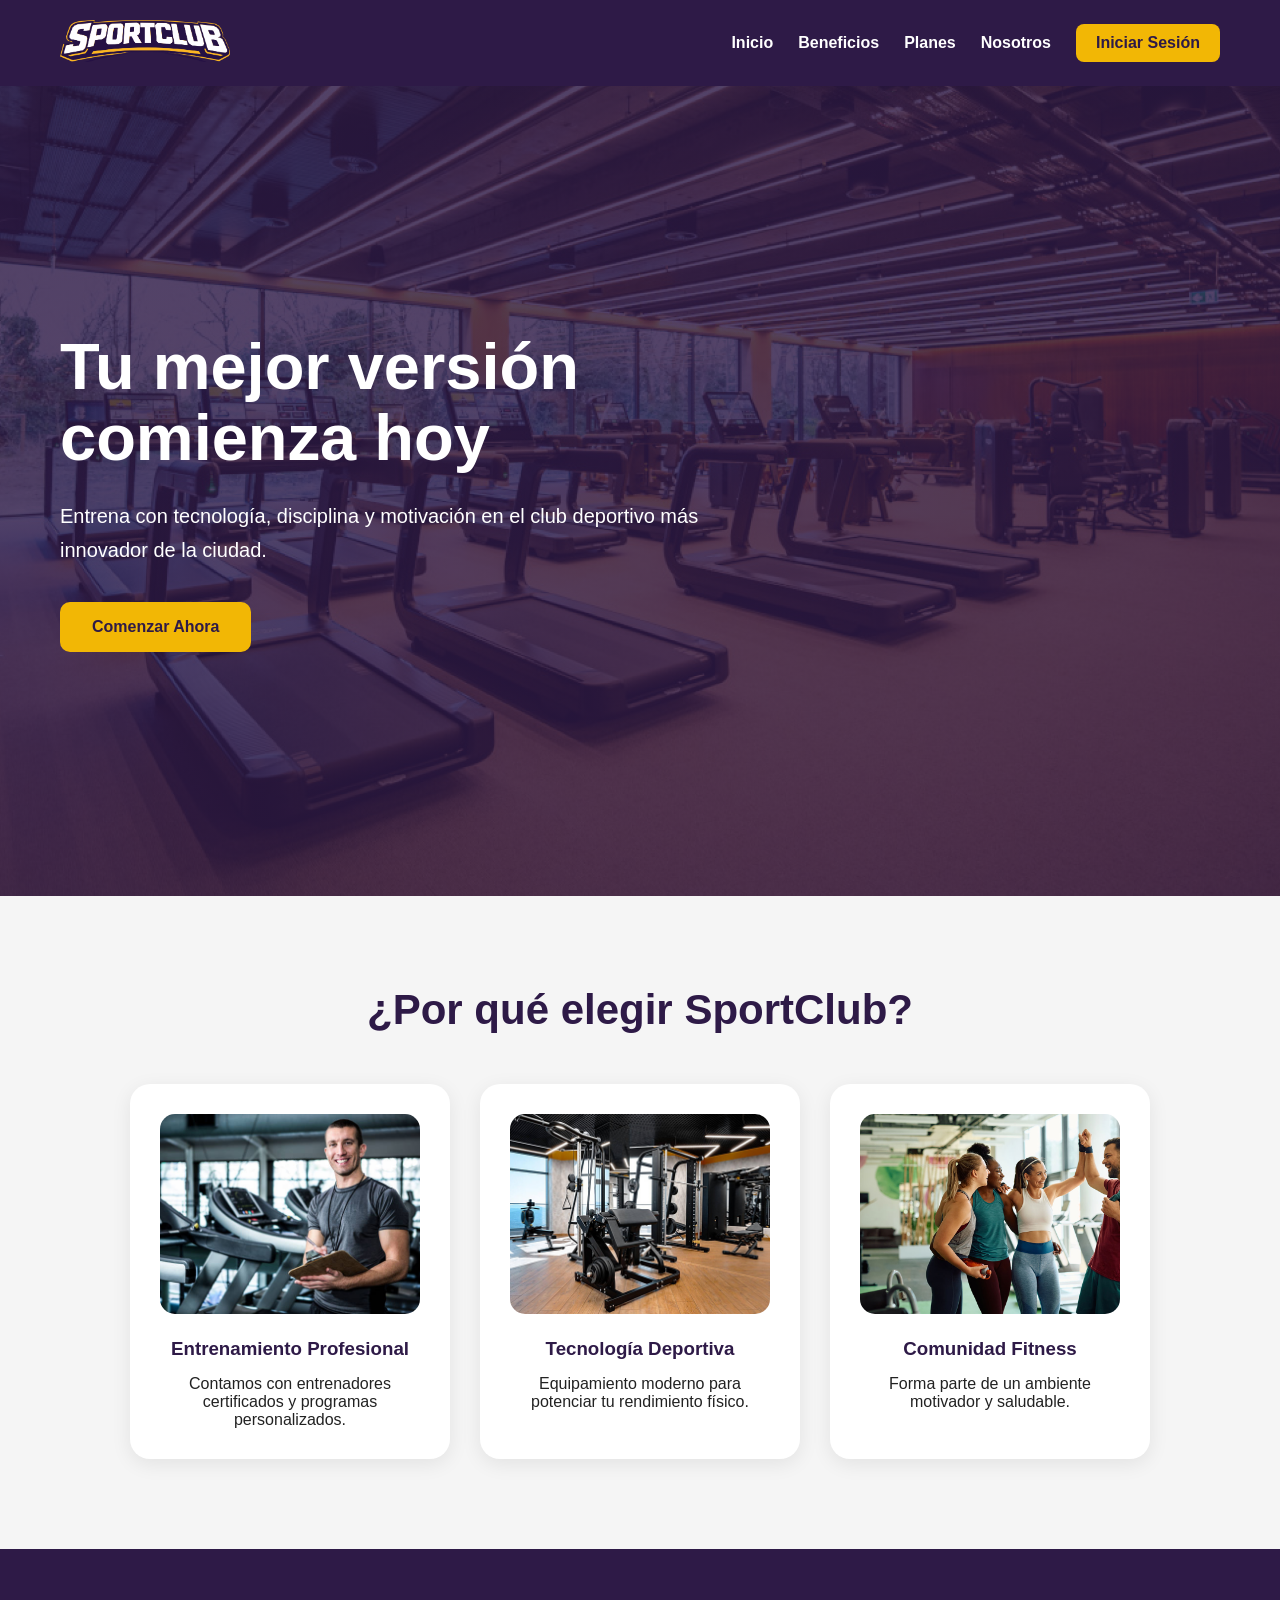
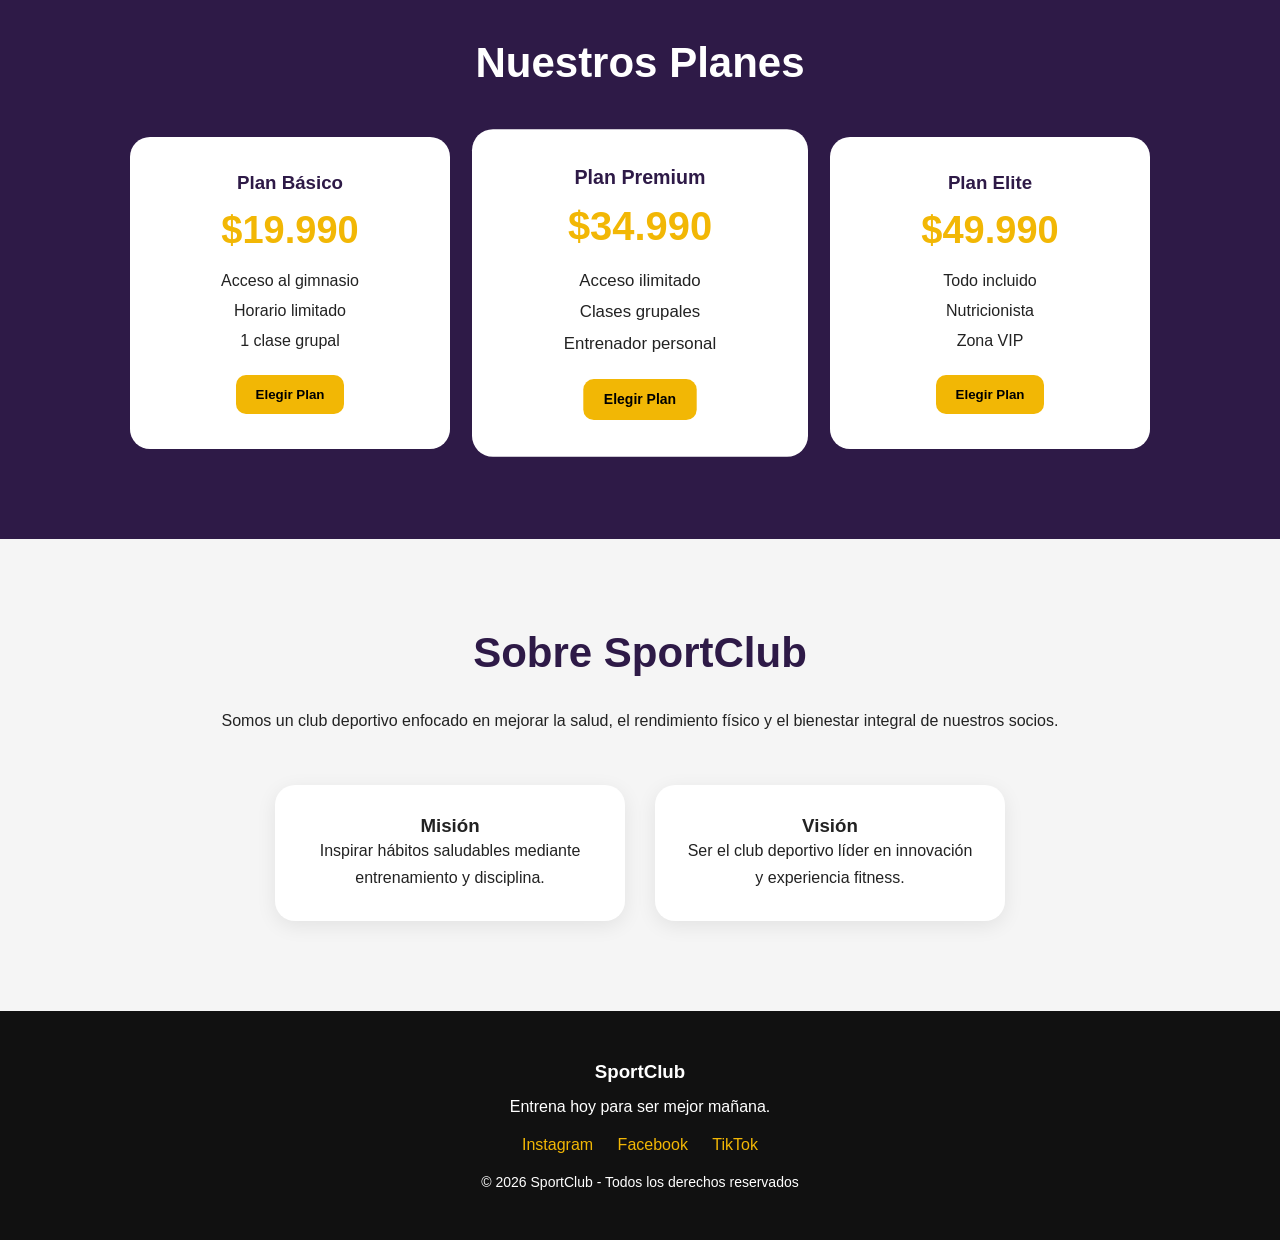
==== commit 96cbc4ae: "Se agregan imagenes" ====
--- a/index.html
+++ b/index.html
@@ -1,12 +1,16 @@
 <!DOCTYPE html>
 <html lang="es">
+
 <head>
+
     <meta charset="UTF-8">
+
     <meta name="viewport" content="width=device-width, initial-scale=1.0">
+
     <title>SportClub</title>
 
-    <!-- CSS -->
     <link rel="stylesheet" href="./css/style.css">
+
 </head>
 
 <body>
@@ -17,18 +21,26 @@
 
     <header>
 
-        <!-- LOGO -->
         <div class="logo">
-            <img src="./img/logo.png" alt="Logo SportClub">
-        </div>
-
-        <!-- NAVBAR -->
+
+            <img src="./assets/img/logo.png" alt="Logo SportClub">
+
+        </div>
+
         <nav>
+
             <a href="#">Inicio</a>
+
+            <a href="#beneficios">Beneficios</a>
+
             <a href="#planes">Planes</a>
-            <a href="#beneficios">Beneficios</a>
-            <a href="#contacto">Contacto</a>
-            <a href="./pages/login.html" class="btn-login">Login</a>
+
+            <a href="#sobre">Nosotros</a>
+
+            <a href="./pages/login.html" class="btn-login">
+                Iniciar Sesión
+            </a>
+
         </nav>
 
     </header>
@@ -39,23 +51,25 @@
 
     <section class="hero">
 
-        <div class="hero-text">
-
-            <h1>Tu mejor versión comienza hoy</h1>
-
-            <p>
-                Entrena con tecnología, disciplina y motivación en el club deportivo
-                más innovador de la ciudad.
-            </p>
-
-            <a href="./pages/registro.html" class="btn-hero">
-                Comenzar Ahora
-            </a>
-
-        </div>
-
-        <div class="hero-image">
-            <img src="./img/gym.jpg" alt="Entrenamiento SportClub">
+        <div class="hero-content">
+
+            <div class="hero-text">
+
+                <h1>
+                    Tu mejor versión comienza hoy
+                </h1>
+
+                <p>
+                    Entrena con tecnología, disciplina y motivación
+                    en el club deportivo más innovador de la ciudad.
+                </p>
+
+                <a href="./pages/register.html" class="btn-hero">
+                    Comenzar Ahora
+                </a>
+
+            </div>
+
         </div>
 
     </section>
@@ -66,32 +80,52 @@
 
     <section class="beneficios" id="beneficios">
 
-        <h2>Beneficios</h2>
+        <h2>
+            ¿Por qué elegir SportClub?
+        </h2>
 
         <div class="cards">
 
             <div class="card">
-                <img src="./img/beneficio1.png" alt="Entrenamiento">
-                <h3>Entrenamiento Personalizado</h3>
-                <p>
-                    Rutinas adaptadas a tus objetivos y rendimiento.
-                </p>
+
+                <img src="./assets/img/coach.jpg" alt="Entrenamiento">
+
+                <h3>
+                    Entrenamiento Profesional
+                </h3>
+
+                <p>
+                    Contamos con entrenadores certificados y programas personalizados.
+                </p>
+
             </div>
 
             <div class="card">
-                <img src="./img/beneficio2.png" alt="Tecnología">
-                <h3>Seguimiento Digital</h3>
-                <p>
-                    Controla tus avances mediante herramientas tecnológicas.
-                </p>
+
+                <img src="./assets/img/equipamento.jpg" alt="Tecnología">
+
+                <h3>
+                    Tecnología Deportiva
+                </h3>
+
+                <p>
+                    Equipamiento moderno para potenciar tu rendimiento físico.
+                </p>
+
             </div>
 
             <div class="card">
-                <img src="./img/beneficio3.png" alt="Comunidad">
-                <h3>Comunidad Deportiva</h3>
-                <p>
-                    Comparte y crece junto a otros deportistas.
-                </p>
+
+                <img src="./assets/img/comunidad.jpg" alt="Comunidad">
+
+                <h3>
+                    Comunidad Fitness
+                </h3>
+
+                <p>
+                    Forma parte de un ambiente motivador y saludable.
+                </p>
+
             </div>
 
         </div>
@@ -104,84 +138,117 @@
 
     <section class="planes" id="planes">
 
-        <h2>Planes SportClub</h2>
+        <h2>
+            Nuestros Planes
+        </h2>
 
         <div class="cards">
 
             <div class="card-plan">
+
                 <h3>Plan Básico</h3>
+
                 <h4>$19.990</h4>
 
                 <ul>
+
                     <li>Acceso al gimnasio</li>
-                    <li>Rutinas básicas</li>
+
                     <li>Horario limitado</li>
+
+                    <li>1 clase grupal</li>
+
                 </ul>
 
-                <button>Elegir Plan</button>
+                <button>
+                    Elegir Plan
+                </button>
+
             </div>
 
             <div class="card-plan destacado">
-                <h3>Plan Pro</h3>
+
+                <h3>Plan Premium</h3>
+
                 <h4>$34.990</h4>
 
                 <ul>
-                    <li>Acceso total</li>
+
+                    <li>Acceso ilimitado</li>
+
+                    <li>Clases grupales</li>
+
                     <li>Entrenador personal</li>
-                    <li>Clases premium</li>
+
                 </ul>
 
-                <button>Elegir Plan</button>
+                <button>
+                    Elegir Plan
+                </button>
+
             </div>
 
             <div class="card-plan">
+
                 <h3>Plan Elite</h3>
+
                 <h4>$49.990</h4>
 
                 <ul>
-                    <li>Seguimiento completo</li>
+
+                    <li>Todo incluido</li>
+
                     <li>Nutricionista</li>
-                    <li>Acceso VIP</li>
+
+                    <li>Zona VIP</li>
+
                 </ul>
 
-                <button>Elegir Plan</button>
-            </div>
-
-        </div>
-
-    </section>
-
-    <!-- =========================
-         SOBRE EL CLUB
-    ========================== -->
-
-    <section class="sobre">
-
-        <h2>Sobre SportClub</h2>
+                <button>
+                    Elegir Plan
+                </button>
+
+            </div>
+
+        </div>
+
+    </section>
+
+    <!-- =========================
+         SOBRE NOSOTROS
+    ========================== -->
+
+    <section class="sobre" id="sobre">
+
+        <h2>
+            Sobre SportClub
+        </h2>
 
         <p>
-            SportClub nace con la misión de transformar vidas mediante
-            entrenamiento físico y tecnología aplicada al bienestar.
+            Somos un club deportivo enfocado en mejorar la salud,
+            el rendimiento físico y el bienestar integral de nuestros socios.
         </p>
 
         <div class="info-sobre">
 
             <div class="box">
+
                 <h3>Misión</h3>
 
                 <p>
-                    Promover el bienestar físico y mental mediante
-                    entrenamientos deportivos y tecnología aplicada.
-                </p>
+                    Inspirar hábitos saludables mediante entrenamiento y disciplina.
+                </p>
+
             </div>
 
             <div class="box">
+
                 <h3>Visión</h3>
 
                 <p>
-                    Ser el club deportivo referente en innovación
-                    y transformación personal.
-                </p>
+                    Ser el club deportivo líder en innovación y experiencia fitness.
+                </p>
+
             </div>
 
         </div>
@@ -192,18 +259,22 @@
          FOOTER
     ========================== -->
 
-    <footer id="contacto">
+    <footer>
 
         <h3>SportClub</h3>
 
-        <p>📧 contacto@sportclub.cl</p>
-
-        <p>📞 +56 9 1234 5678</p>
+        <p>
+            Entrena hoy para ser mejor mañana.
+        </p>
 
         <div class="redes">
+
             <a href="#">Instagram</a>
+
             <a href="#">Facebook</a>
+
             <a href="#">TikTok</a>
+
         </div>
 
         <p class="copy">
@@ -213,4 +284,5 @@
     </footer>
 
 </body>
+
 </html>
--- a/css/style.css
+++ b/css/style.css
@@ -24,14 +24,24 @@
 
 header{
     background:#2E1A47;
-    display:flex;
+
+    display:flex;
+
     justify-content:space-between;
+
     align-items:center;
+
     padding:20px 60px;
+
+    position:sticky;
+
+    top:0;
+
+    z-index:1000;
 }
 
 .logo img{
-    width:160px;
+    width:170px;
 }
 
 /* =========================
@@ -40,22 +50,30 @@
 
 nav{
     display:flex;
+
     gap:25px;
+
     align-items:center;
 }
 
 nav a{
     color:white;
+
     text-decoration:none;
+
     font-size:16px;
+
+    font-weight:bold;
 }
 
 .btn-login{
     background:#F2B705;
-    color:#2E1A47;
+
+    color:#2E1A47;
+
     padding:10px 20px;
+
     border-radius:8px;
-    font-weight:bold;
 }
 
 /* =========================
@@ -63,42 +81,69 @@
 ========================= */
 
 .hero{
-    display:flex;
-    justify-content:space-between;
+
+    min-height:90vh;
+
+    display:flex;
+
     align-items:center;
+
     padding:80px 60px;
-    background:#2E1A47;
+
+    background:
+    linear-gradient(
+        rgba(46, 26, 71, 0.82),
+        rgba(46, 26, 71, 0.82)
+    ),
+    url("../assets/img/gym2.jpg");
+
+    background-size:cover;
+
+    background-position:center;
+
     color:white;
-    gap:40px;
+}
+
+.hero-content{
+    width:100%;
+
+    max-width:1200px;
 }
 
 .hero-text{
-    max-width:550px;
+    max-width:650px;
 }
 
 .hero-text h1{
-    font-size:55px;
-    margin-bottom:20px;
+    font-size:65px;
+
+    line-height:1.1;
+
+    margin-bottom:25px;
 }
 
 .hero-text p{
-    font-size:18px;
-    line-height:1.6;
-    margin-bottom:30px;
+    font-size:20px;
+
+    line-height:1.7;
+
+    margin-bottom:35px;
 }
 
 .btn-hero{
     background:#F2B705;
-    color:#2E1A47;
+
+    color:#2E1A47;
+
     text-decoration:none;
-    padding:15px 30px;
+
+    padding:16px 32px;
+
     border-radius:10px;
+
     font-weight:bold;
-}
-
-.hero-image img{
-    width:500px;
-    border-radius:20px;
+
+    display:inline-block;
 }
 
 /* =========================
@@ -106,40 +151,56 @@
 ========================= */
 
 .beneficios{
-    padding:80px 60px;
+    padding:90px 60px;
+
     text-align:center;
 }
 
 .beneficios h2{
-    font-size:40px;
-    color:#2E1A47;
+    font-size:42px;
+
+    color:#2E1A47;
+
     margin-bottom:50px;
 }
 
 .cards{
     display:flex;
+
     justify-content:center;
+
     gap:30px;
+
     flex-wrap:wrap;
 }
 
 .card{
     background:white;
-    width:300px;
+
+    width:320px;
+
     padding:30px;
+
     border-radius:20px;
+
+    box-shadow:0 5px 20px rgba(0,0,0,0.08);
 }
 
 .card img{
     width:100%;
-    height:180px;
+
+    height:200px;
+
     object-fit:cover;
+
     border-radius:15px;
+
     margin-bottom:20px;
 }
 
 .card h3{
     margin-bottom:15px;
+
     color:#2E1A47;
 }
 
@@ -149,37 +210,49 @@
 
 .planes{
     background:#2E1A47;
+
     color:white;
-    padding:80px 60px;
+
+    padding:90px 60px;
+
     text-align:center;
 }
 
 .planes h2{
-    font-size:40px;
+    font-size:42px;
+
     margin-bottom:50px;
 }
 
 .card-plan{
     background:white;
+
     color:#222;
-    width:300px;
+
+    width:320px;
+
     padding:35px;
+
     border-radius:20px;
 }
 
 .card-plan h3{
     color:#2E1A47;
+
     margin-bottom:15px;
 }
 
 .card-plan h4{
     color:#F2B705;
-    font-size:35px;
+
+    font-size:38px;
+
     margin-bottom:20px;
 }
 
 .card-plan ul{
     list-style:none;
+
     margin-bottom:25px;
 }
 
@@ -189,10 +262,15 @@
 
 .card-plan button{
     background:#F2B705;
+
     border:none;
+
     padding:12px 20px;
+
     border-radius:10px;
+
     font-weight:bold;
+
     cursor:pointer;
 }
 
@@ -201,39 +279,53 @@
 }
 
 /* =========================
-   SOBRE
+   SOBRE NOSOTROS
 ========================= */
 
 .sobre{
-    padding:80px 60px;
+    padding:90px 60px;
+
     text-align:center;
 }
 
 .sobre h2{
-    font-size:40px;
-    color:#2E1A47;
+    font-size:42px;
+
+    color:#2E1A47;
+
     margin-bottom:30px;
 }
 
 .sobre p{
-    max-width:800px;
+    max-width:850px;
+
     margin:auto;
+
     line-height:1.7;
 }
 
 .info-sobre{
     display:flex;
+
     justify-content:center;
+
     gap:30px;
+
     margin-top:50px;
+
     flex-wrap:wrap;
 }
 
 .box{
     background:white;
+
     width:350px;
+
     padding:30px;
+
     border-radius:20px;
+
+    box-shadow:0 5px 20px rgba(0,0,0,0.08);
 }
 
 /* =========================
@@ -242,9 +334,12 @@
 
 footer{
     background:#111;
+
     color:white;
+
     text-align:center;
-    padding:40px 20px;
+
+    padding:50px 20px;
 }
 
 footer h3{
@@ -257,11 +352,14 @@
 
 .redes a{
     color:#F2B705;
+
     text-decoration:none;
+
     margin:0 10px;
 }
 
 .copy{
     margin-top:20px;
+
     font-size:14px;
 }
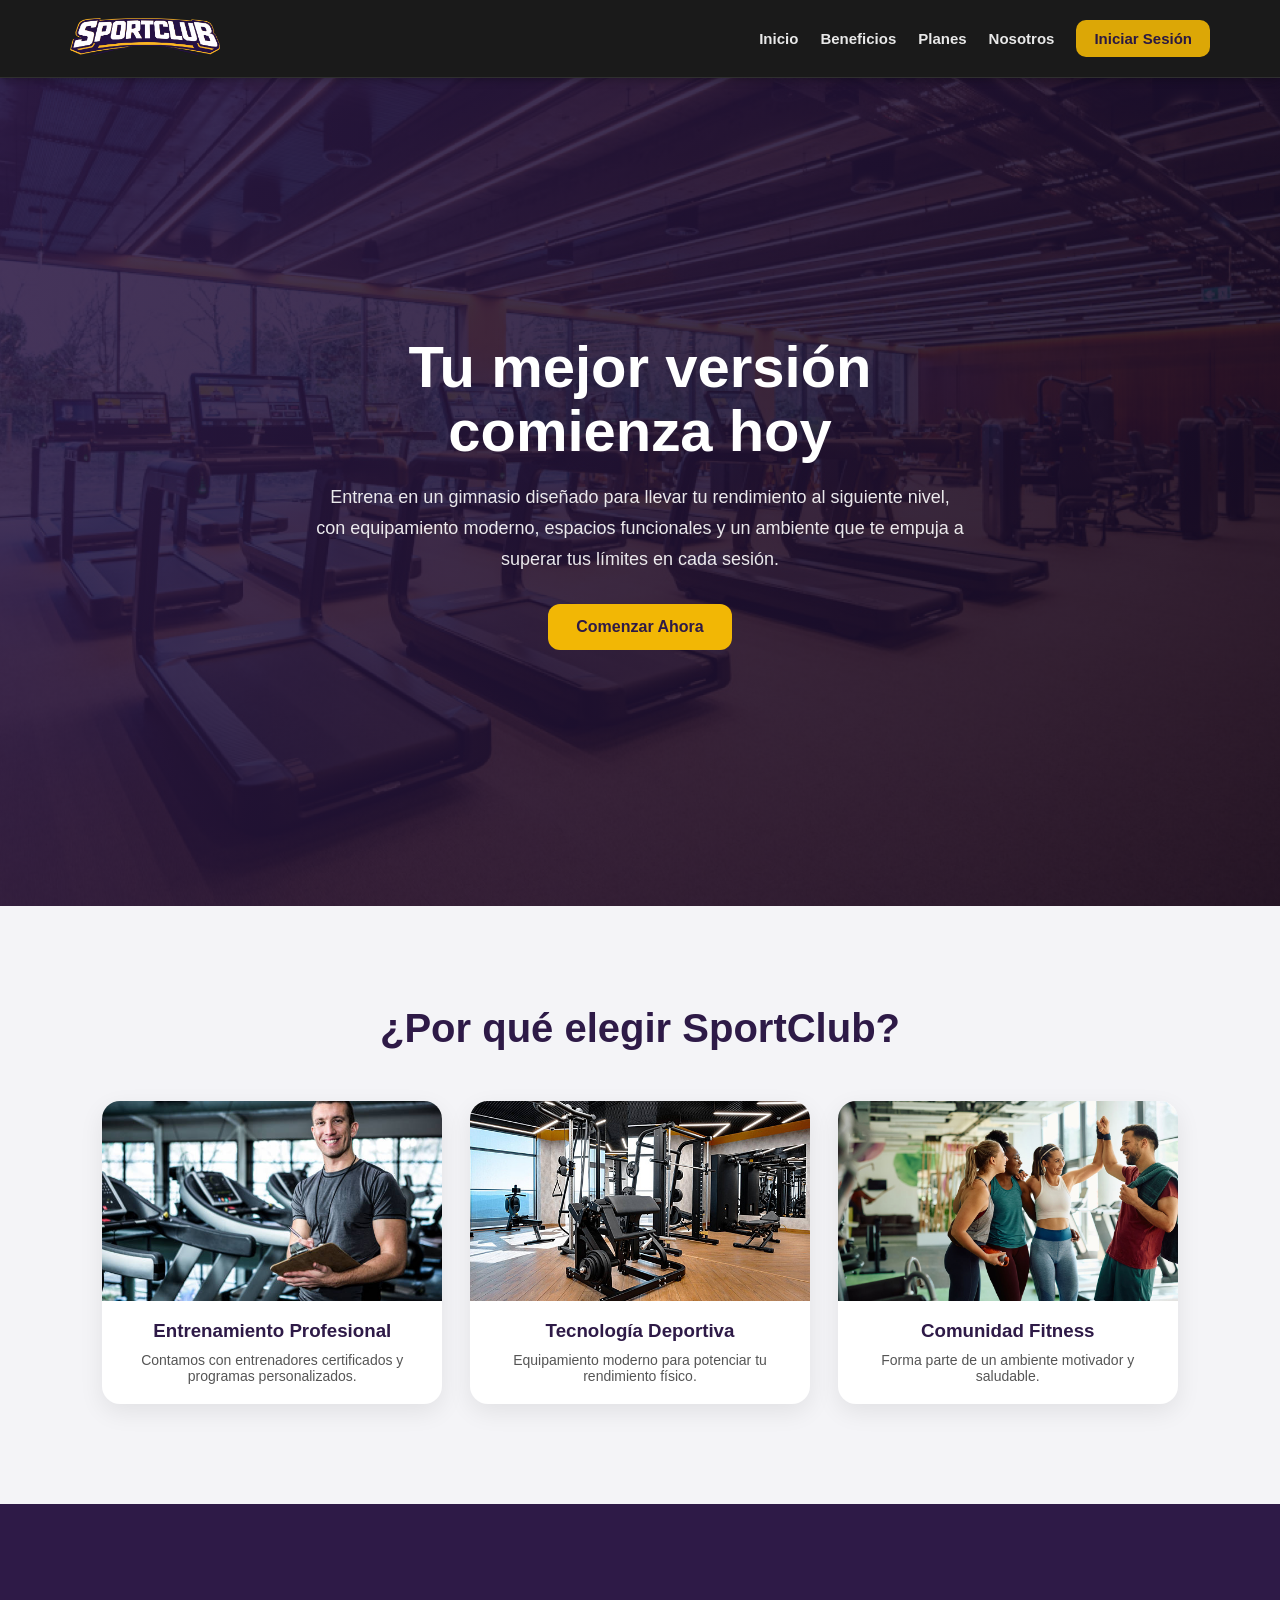
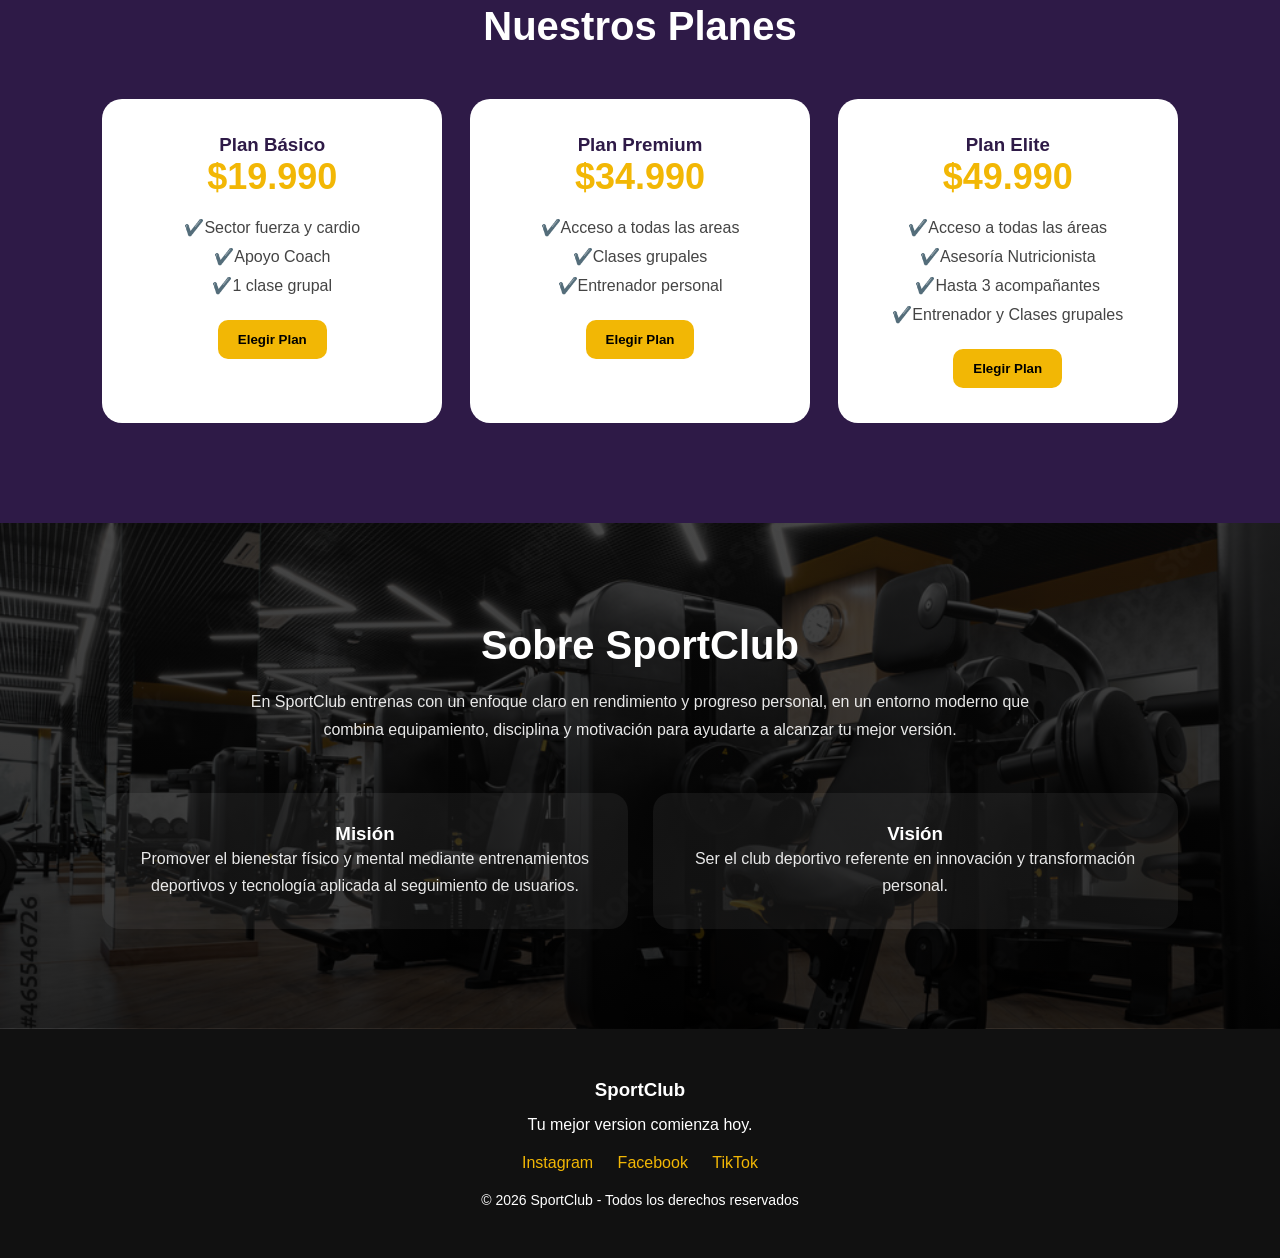
==== commit a01ba55b: "Se cambian tamaños de titulos, se reescribe descripciones y planes" ====
--- a/index.html
+++ b/index.html
@@ -15,28 +15,20 @@
 
 <body>
 
-    <!-- =========================
-         HEADER
-    ========================== -->
+    <!--HEADER -->
 
     <header>
 
         <div class="logo">
-
             <img src="./assets/img/logo.png" alt="Logo SportClub">
-
         </div>
 
         <nav>
 
             <a href="#">Inicio</a>
-
             <a href="#beneficios">Beneficios</a>
-
             <a href="#planes">Planes</a>
-
             <a href="#sobre">Nosotros</a>
-
             <a href="./pages/login.html" class="btn-login">
                 Iniciar Sesión
             </a>
@@ -45,9 +37,7 @@
 
     </header>
 
-    <!-- =========================
-         HERO SECTION
-    ========================== -->
+    <!-- HERO  -->
 
     <section class="hero">
 
@@ -60,8 +50,9 @@
                 </h1>
 
                 <p>
-                    Entrena con tecnología, disciplina y motivación
-                    en el club deportivo más innovador de la ciudad.
+                    Entrena en un gimnasio diseñado para llevar tu rendimiento al siguiente nivel, 
+                    con equipamiento moderno, espacios funcionales y un ambiente que te empuja a 
+                    superar tus límites en cada sesión.
                 </p>
 
                 <a href="./pages/register.html" class="btn-hero">
@@ -74,9 +65,7 @@
 
     </section>
 
-    <!-- =========================
-         BENEFICIOS
-    ========================== -->
+    <!-- SECCION BENEFICIOS -->
 
     <section class="beneficios" id="beneficios">
 
@@ -132,9 +121,7 @@
 
     </section>
 
-    <!-- =========================
-         PLANES
-    ========================== -->
+    <!-- SECCION PLANES-->
 
     <section class="planes" id="planes">
 
@@ -152,14 +139,14 @@
 
                 <ul>
 
-                    <li>Acceso al gimnasio</li>
-
-                    <li>Horario limitado</li>
-
-                    <li>1 clase grupal</li>
+                    <li>✔️Sector fuerza y cardio</li>
+
+                    <li>✔️Apoyo Coach</li>
+
+                    <li>✔️1 clase grupal</li>
 
                 </ul>
-
+        
                 <button>
                     Elegir Plan
                 </button>
@@ -174,11 +161,12 @@
 
                 <ul>
 
-                    <li>Acceso ilimitado</li>
-
-                    <li>Clases grupales</li>
-
-                    <li>Entrenador personal</li>
+                    <li>✔️Acceso a todas las areas</li>
+
+                    <li>✔️Clases grupales</li>
+
+                    <li>✔️Entrenador personal</li>
+                    
 
                 </ul>
 
@@ -196,11 +184,13 @@
 
                 <ul>
 
-                    <li>Todo incluido</li>
-
-                    <li>Nutricionista</li>
-
-                    <li>Zona VIP</li>
+                    <li> ✔️Acceso a todas las áreas</li>
+
+                    <li>✔️Asesoría Nutricionista </li>
+
+                    <li>✔️Hasta 3 acompañantes </li>
+
+                    <li>✔️Entrenador y Clases grupales</li>
 
                 </ul>
 
@@ -214,9 +204,7 @@
 
     </section>
 
-    <!-- =========================
-         SOBRE NOSOTROS
-    ========================== -->
+    <!-- SECCION SOBRE NOSOTROS -->
 
     <section class="sobre" id="sobre">
 
@@ -225,8 +213,9 @@
         </h2>
 
         <p>
-            Somos un club deportivo enfocado en mejorar la salud,
-            el rendimiento físico y el bienestar integral de nuestros socios.
+            En SportClub entrenas con un enfoque claro en rendimiento y progreso personal, 
+            en un entorno moderno que combina equipamiento, disciplina y motivación para 
+            ayudarte a alcanzar tu mejor versión.
         </p>
 
         <div class="info-sobre">
@@ -236,7 +225,8 @@
                 <h3>Misión</h3>
 
                 <p>
-                    Inspirar hábitos saludables mediante entrenamiento y disciplina.
+                    Promover el bienestar físico y mental mediante entrenamientos 
+                    deportivos y tecnología aplicada al seguimiento de usuarios. 
                 </p>
 
             </div>
@@ -246,25 +236,23 @@
                 <h3>Visión</h3>
 
                 <p>
-                    Ser el club deportivo líder en innovación y experiencia fitness.
-                </p>
-
-            </div>
-
-        </div>
-
-    </section>
-
-    <!-- =========================
-         FOOTER
-    ========================== -->
+                    Ser el club deportivo referente en innovación y transformación personal.
+                </p>
+
+            </div>
+
+        </div>
+
+    </section>
+
+    <!-- FOOTER: PIE DE PAGINA -->
 
     <footer>
 
         <h3>SportClub</h3>
 
         <p>
-            Entrena hoy para ser mejor mañana.
+            Tu mejor version comienza hoy.
         </p>
 
         <div class="redes">
--- a/css/style.css
+++ b/css/style.css
@@ -1,336 +1,316 @@
-/* =========================
-   RESET
-========================= */
-
-*{
-    margin:0;
-    padding:0;
-    box-sizing:border-box;
-    font-family:Arial, Helvetica, sans-serif;
-}
-
-/* =========================
-   BODY
-========================= */
-
-body{
-    background:#f5f5f5;
-    color:#222;
-}
-
-/* =========================
-   HEADER
-========================= */
-
-header{
-    background:#2E1A47;
-
-    display:flex;
-
-    justify-content:space-between;
-
-    align-items:center;
-
-    padding:20px 60px;
-
-    position:sticky;
-
-    top:0;
-
-    z-index:1000;
-}
-
-.logo img{
-    width:170px;
-}
-
-/* =========================
-   NAVBAR
-========================= */
-
-nav{
-    display:flex;
-
-    gap:25px;
-
-    align-items:center;
-}
-
-nav a{
-    color:white;
-
-    text-decoration:none;
-
-    font-size:16px;
-
-    font-weight:bold;
-}
-
-.btn-login{
-    background:#F2B705;
-
-    color:#2E1A47;
-
-    padding:10px 20px;
-
-    border-radius:8px;
-}
-
-/* =========================
-   HERO
-========================= */
-
-.hero{
-
-    min-height:90vh;
-
-    display:flex;
-
-    align-items:center;
-
-    padding:80px 60px;
+/* RESET */
+
+* {
+    margin: 0;
+    padding: 0;
+    box-sizing: border-box;
+    font-family: Arial, Helvetica, sans-serif;
+}
+
+/* Body */
+
+body {
+    background: #f4f4f7;
+    color: #222;
+    scroll-behavior: smooth;
+}
+
+/* Header */
+
+header {
+    background: #1a1a1a;
+
+    display: flex;
+    justify-content: space-between;
+    align-items: center;
+
+    padding: 18px 70px;
+
+    box-shadow: 0 2px 8px rgba(0, 0, 0, 0.25);
+
+    border-bottom: 1px solid #2f2f2f;
+
+    position: sticky;
+    top: 0;
+
+    z-index: 1000;
+}
+
+.logo img {
+    width: 150px;
+}
+
+/* Barra de navegacion */
+
+nav {
+    display: flex;
+    gap: 22px;
+    align-items: center;
+}
+
+nav a {
+    color: white;
+    text-decoration: none;
+    font-size: 15px;
+    font-weight: 600;
+    position: relative;
+    opacity: 0.9;
+    transition: 0.3s;
+}
+
+nav a:hover {
+    opacity: 1;
+    transform: translateY(-1px);
+}
+
+.btn-login {
+    background: #F2B705;
+    color: #2E1A47;
+
+    padding: 10px 18px;
+    border-radius: 10px;
+
+    font-weight: 700;
+
+    transition: 0.3s;
+}
+
+.btn-login:hover {
+    transform: scale(1.05);
+}
+
+/* Hero */
+
+.hero {
+    min-height: 92vh;
+    display: flex;
+    align-items: center;
+
+    padding: 0 8%;
 
     background:
-    linear-gradient(
-        rgba(46, 26, 71, 0.82),
-        rgba(46, 26, 71, 0.82)
-    ),
-    url("../assets/img/gym2.jpg");
-
-    background-size:cover;
-
-    background-position:center;
-
-    color:white;
-}
-
-.hero-content{
-    width:100%;
-
-    max-width:1200px;
-}
-
-.hero-text{
-    max-width:650px;
-}
-
-.hero-text h1{
-    font-size:65px;
-
-    line-height:1.1;
-
-    margin-bottom:25px;
-}
-
-.hero-text p{
-    font-size:20px;
-
-    line-height:1.7;
-
-    margin-bottom:35px;
-}
-
-.btn-hero{
-    background:#F2B705;
-
-    color:#2E1A47;
-
-    text-decoration:none;
-
-    padding:16px 32px;
-
-    border-radius:10px;
-
-    font-weight:bold;
-
-    display:inline-block;
-}
-
-/* =========================
-   BENEFICIOS
-========================= */
-
-.beneficios{
-    padding:90px 60px;
-
-    text-align:center;
-}
-
-.beneficios h2{
-    font-size:42px;
-
-    color:#2E1A47;
-
-    margin-bottom:50px;
-}
-
-.cards{
-    display:flex;
-
-    justify-content:center;
-
-    gap:30px;
-
-    flex-wrap:wrap;
-}
-
-.card{
-    background:white;
-
-    width:320px;
-
-    padding:30px;
-
-    border-radius:20px;
-
-    box-shadow:0 5px 20px rgba(0,0,0,0.08);
-}
-
-.card img{
-    width:100%;
-
-    height:200px;
-
-    object-fit:cover;
-
-    border-radius:15px;
-
-    margin-bottom:20px;
-}
-
-.card h3{
-    margin-bottom:15px;
-
-    color:#2E1A47;
-}
-
-/* =========================
-   PLANES
-========================= */
-
-.planes{
-    background:#2E1A47;
-
-    color:white;
-
-    padding:90px 60px;
-
-    text-align:center;
-}
-
-.planes h2{
-    font-size:42px;
-
-    margin-bottom:50px;
-}
-
-.card-plan{
-    background:white;
-
-    color:#222;
-
-    width:320px;
-
-    padding:35px;
-
-    border-radius:20px;
-}
-
-.card-plan h3{
-    color:#2E1A47;
-
-    margin-bottom:15px;
-}
-
-.card-plan h4{
-    color:#F2B705;
-
-    font-size:38px;
-
-    margin-bottom:20px;
-}
-
-.card-plan ul{
-    list-style:none;
-
-    margin-bottom:25px;
-}
-
-.card-plan li{
-    margin-bottom:12px;
-}
-
-.card-plan button{
-    background:#F2B705;
-
-    border:none;
-
-    padding:12px 20px;
-
-    border-radius:10px;
-
-    font-weight:bold;
-
-    cursor:pointer;
-}
-
-.destacado{
-    transform:scale(1.05);
-}
-
-/* =========================
-   SOBRE NOSOTROS
-========================= */
-
-.sobre{
-    padding:90px 60px;
-
-    text-align:center;
-}
-
-.sobre h2{
-    font-size:42px;
-
-    color:#2E1A47;
-
-    margin-bottom:30px;
-}
-
-.sobre p{
-    max-width:850px;
-
-    margin:auto;
-
-    line-height:1.7;
-}
-
-.info-sobre{
-    display:flex;
-
-    justify-content:center;
-
-    gap:30px;
-
-    margin-top:50px;
-
-    flex-wrap:wrap;
-}
-
-.box{
-    background:white;
-
-    width:350px;
-
-    padding:30px;
-
-    border-radius:20px;
-
-    box-shadow:0 5px 20px rgba(0,0,0,0.08);
-}
-
-/* =========================
-   FOOTER
-========================= */
+        linear-gradient(
+            120deg,
+            rgba(46, 26, 71, 0.88),
+            rgba(20, 10, 35, 0.88)
+        ),
+        url("../assets/img/gym2.jpg");
+
+    background-size: cover;
+    background-position: center;
+
+    color: white;
+
+    position: relative;
+
+    /* Ajuste de: CENTRADO */
+    justify-content: center;
+    text-align: center;
+}
+
+.hero-content {
+    width: 100%;
+    max-width: 1100px;
+    position: relative;
+
+    /* Ajuste de: Centrado */
+    display: flex;
+    justify-content: center;
+}
+
+.hero-text {
+    max-width: 650px;
+}
+
+.hero-text h1 {
+    font-size: 58px;
+    line-height: 1.1;
+    margin-bottom: 20px;
+}
+
+.hero-text p {
+    font-size: 18px;
+    line-height: 1.7;
+    opacity: 0.9;
+    margin-bottom: 30px;
+}
+
+.btn-hero {
+    background: #F2B705;
+    color: #2E1A47;
+
+    padding: 14px 28px;
+    border-radius: 12px;
+
+    font-weight: bold;
+    text-decoration: none;
+
+    display: inline-block;
+
+    transition: 0.3s;
+}
+
+.btn-hero:hover {
+    transform: translateY(-3px);
+    box-shadow: 0 10px 25px rgba(242, 183, 5, 0.25);
+}
+
+/* Seccion beneficios */
+
+.beneficios {
+    padding: 100px 8%;
+    text-align: center;
+}
+
+.beneficios h2 {
+    font-size: 40px;
+    color: #2E1A47;
+    margin-bottom: 50px;
+}
+
+.cards {
+    display: grid;
+    grid-template-columns: repeat(auto-fit, minmax(260px, 1fr));
+    gap: 28px;
+}
+
+.card {
+    background: white;
+    border-radius: 18px;
+    overflow: hidden;
+    box-shadow: 0 8px 25px rgba(0,0,0,0.08);
+    padding-bottom: 20px;
+}
+
+.card img {
+    width: 100%;
+    height: 200px;
+    object-fit: cover;
+}
+
+.card h3 {
+    margin: 15px 0 10px;
+    color: #2E1A47;
+}
+
+.card p {
+    font-size: 14px;
+    color: #555;
+    padding: 0 15px;
+}
+
+/* Secciones planes */
+
+.planes {
+    background: #2E1A47;
+    color: white;
+
+    padding: 100px 8%;
+    text-align: center;
+}
+
+.planes h2 {
+    font-size: 40px;
+    margin-bottom: 50px;
+}
+
+.grid-planes {
+    display: grid;
+    grid-template-columns: repeat(auto-fit, minmax(260px, 1fr));
+    gap: 30px;
+}
+
+.card-plan {
+    background: white;
+    color: #222;
+
+    border-radius: 20px;
+
+    padding: 35px;
+
+    transition: 0.3s;
+}
+
+.card-plan:hover {
+    transform: translateY(-10px);
+}
+
+.card-plan h3 {
+    color: #2E1A47;
+}
+
+.card-plan h4 {
+    color: #F2B705;
+    font-size: 36px;
+    margin-bottom: 20px;
+}
+
+.card-plan ul {
+    list-style: none;
+    margin-bottom: 25px;
+}
+
+.card-plan li {
+    margin-bottom: 10px;
+    color: #444;
+}
+
+.card-plan button {
+    background: #F2B705;
+    border: none;
+    padding: 12px 20px;
+    border-radius: 10px;
+    font-weight: bold;
+    cursor: pointer;
+}
+
+/* SECCION SOBRE NOSOTROS */
+
+.sobre {
+    padding: 100px 8%;
+    text-align: center;
+   
+/*Fondo con imagen y degrado por encima*/
+    background:
+        linear-gradient(
+            rgba(10, 10, 10, 0.75),
+            rgba(0, 0, 0, 0.85)
+        ),
+        url("../assets/img/gym3.jpg");
+
+    background-size: cover;
+    background-position: center;
+
+    color: white;
+}
+
+.sobre h2 {
+    font-size: 40px;
+    margin-bottom: 20px;
+}
+
+.sobre p {
+    max-width: 800px;
+    margin: auto;
+    line-height: 1.7;
+    opacity: 0.9;
+}
+
+.info-sobre {
+    margin-top: 50px;
+
+    display: grid;
+    grid-template-columns: repeat(auto-fit, minmax(280px, 1fr));
+    gap: 25px;
+}
+
+.box {
+    background: rgba(255,255,255,0.06);
+    padding: 30px;
+    border-radius: 18px;
+}
+
+/* Pie de pagina */
 
 footer{
     background:#111;
@@ -362,4 +342,27 @@
     margin-top:20px;
 
     font-size:14px;
+}
+
+/* =========================
+   RESPONSIVE
+========================= */
+
+@media (max-width: 768px) {
+
+    header {
+        padding: 15px 20px;
+        flex-direction: column;
+        gap: 10px;
+    }
+
+    .hero-text h1 {
+        font-size: 36px;
+    }
+
+    .beneficios,
+    .planes,
+    .sobre {
+        padding: 70px 20px;
+    }
 }
